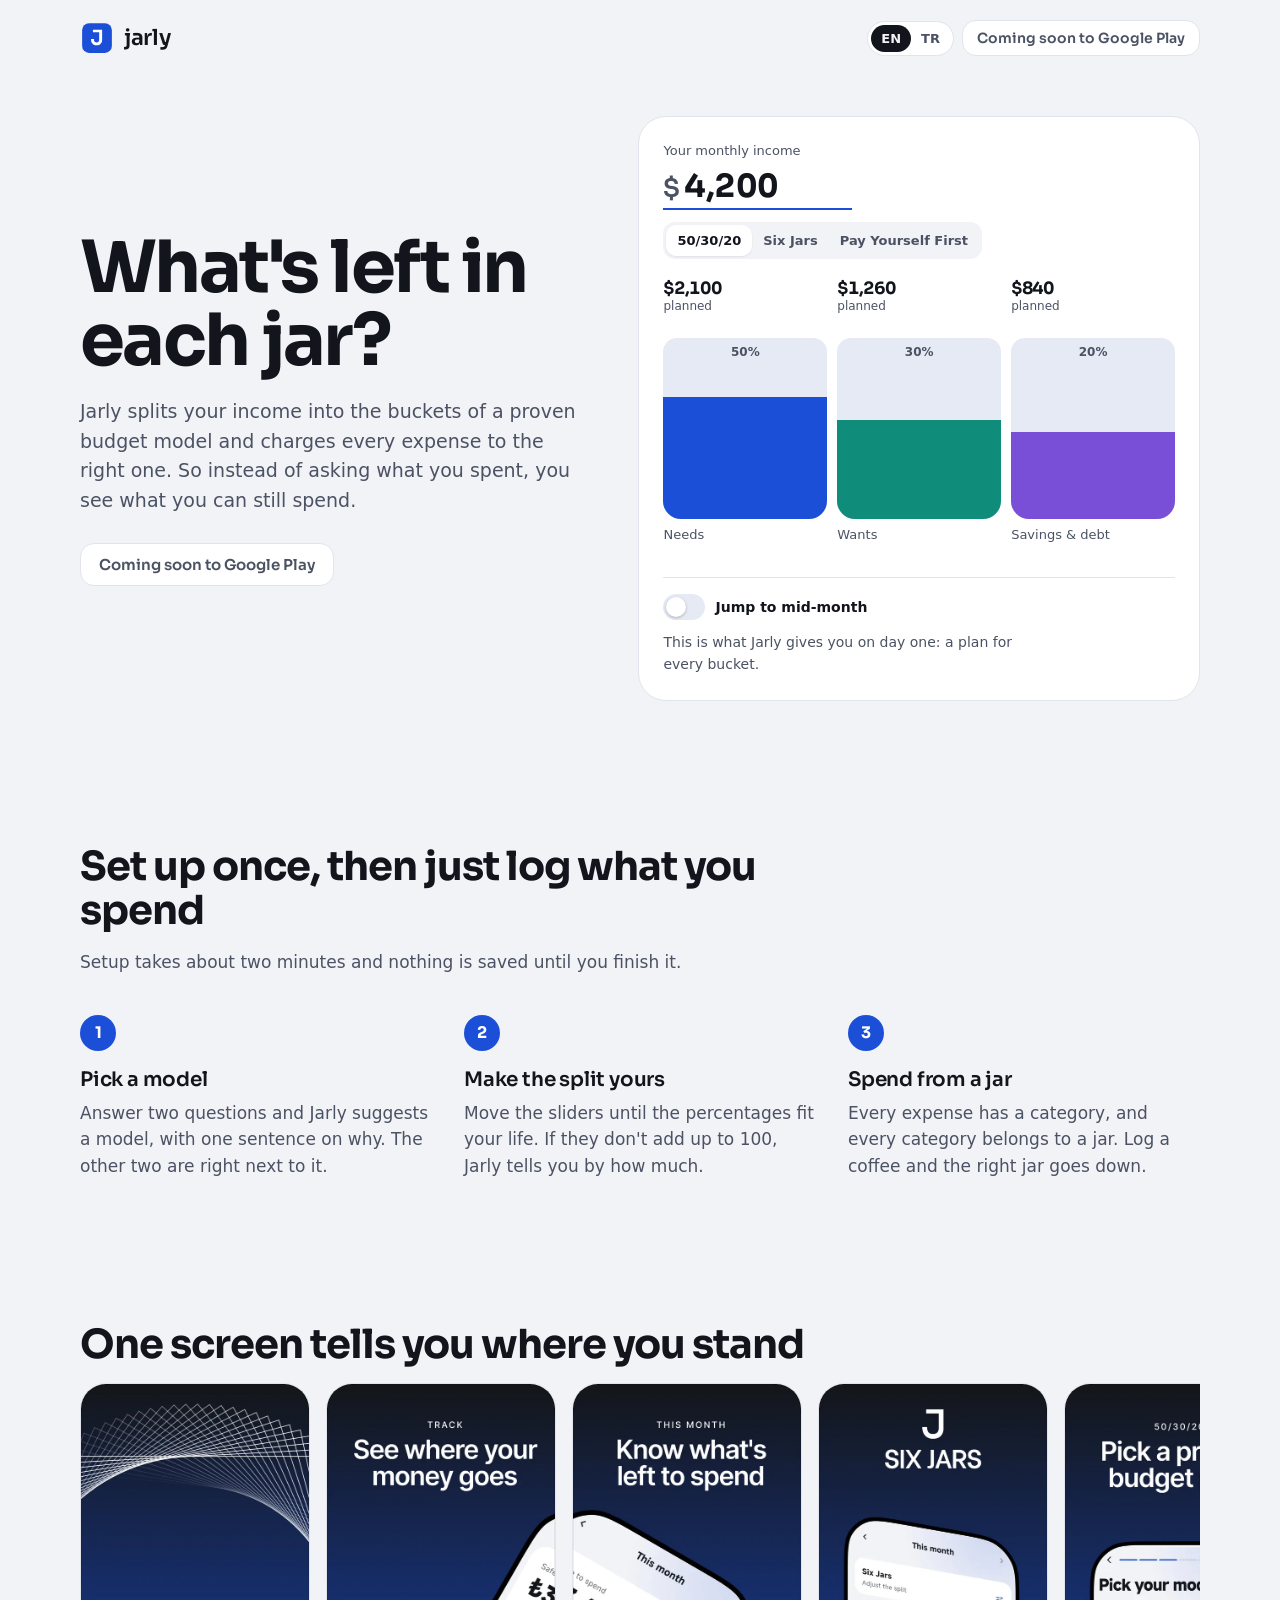
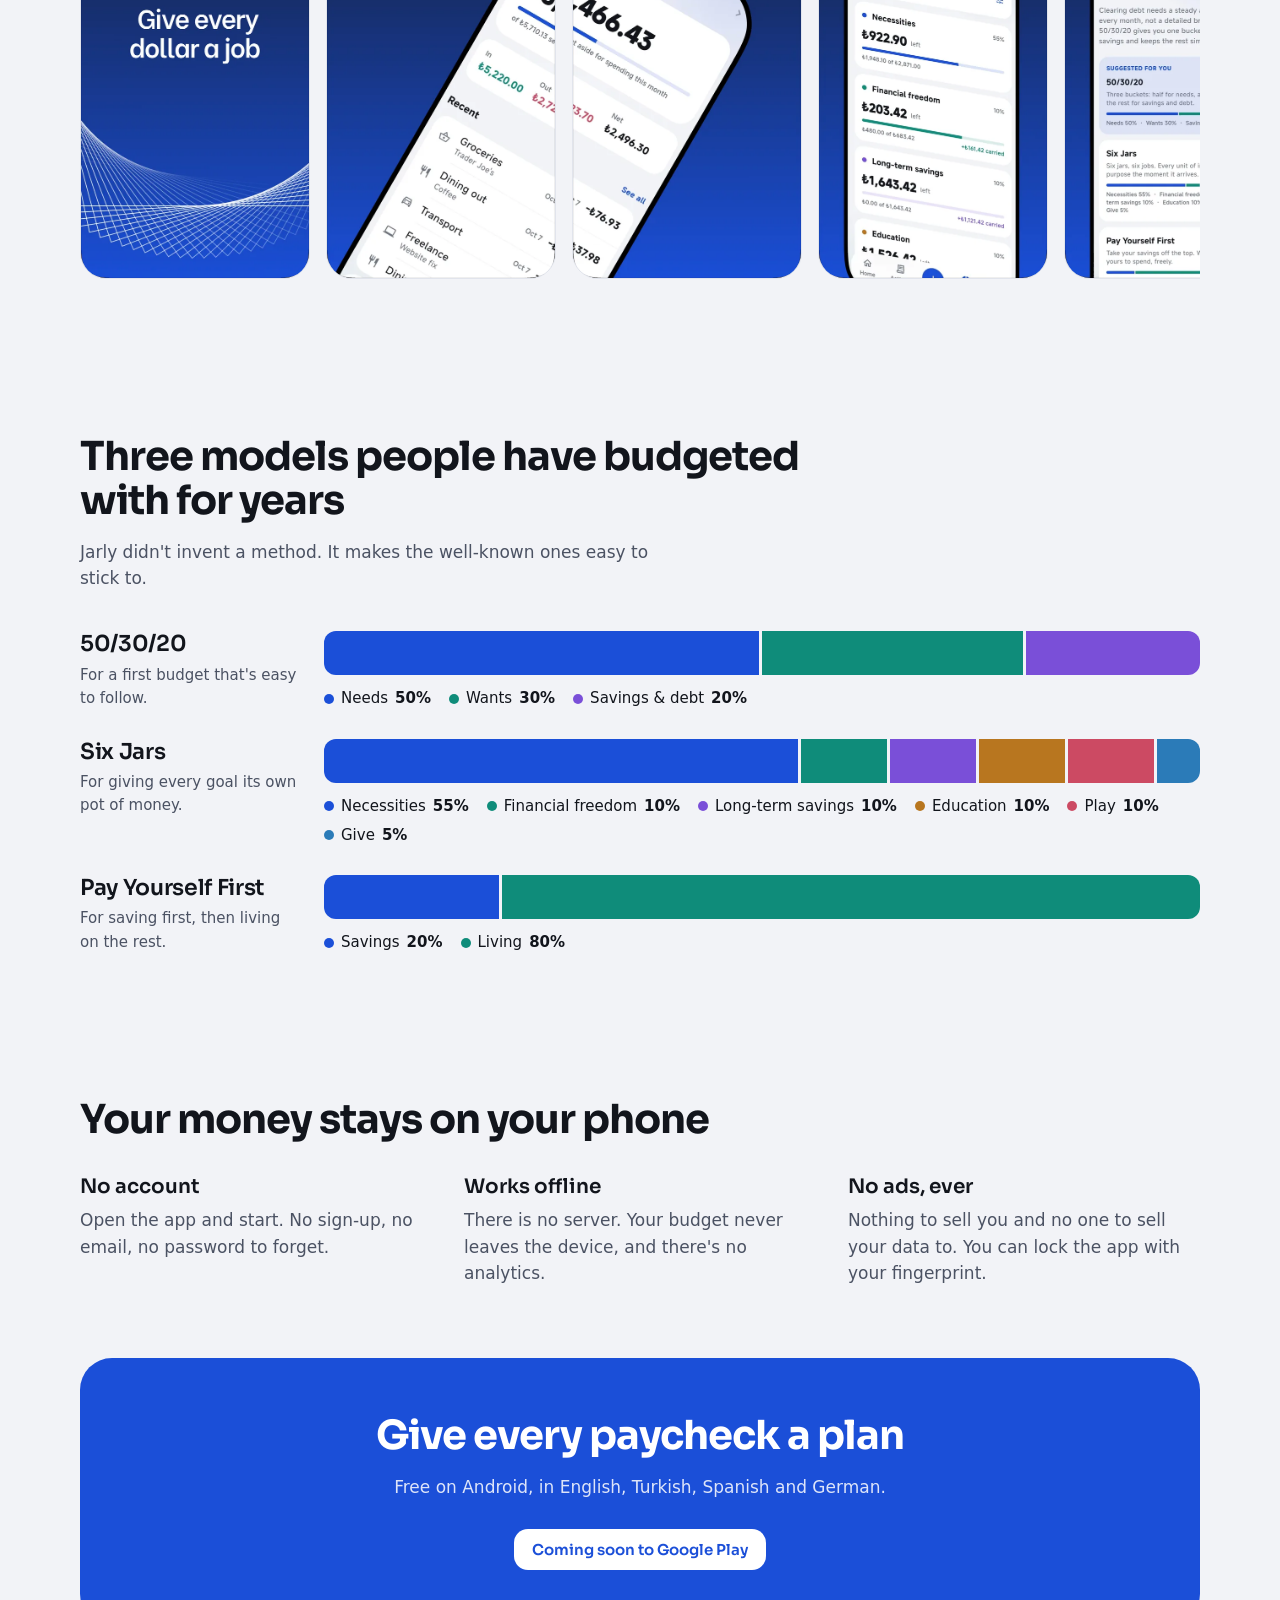
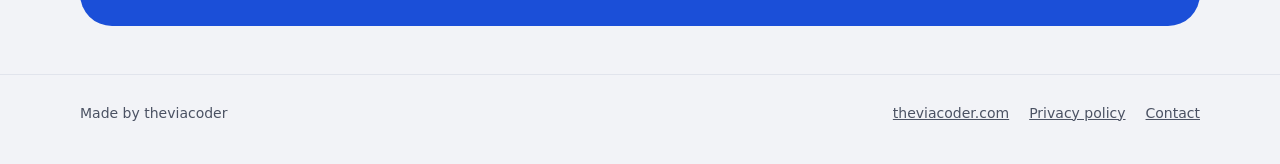
==== jarly/index.html @ 91cf93a0 "Add Jarly product page at /jarly with a live income splitter Co-Authored-By: Claude Opus 5.5 <norepl" ====
<!doctype html>
<html lang="en">
<head>
<meta charset="utf-8" />
<meta name="viewport" content="width=device-width, initial-scale=1" />
<title>Jarly — a budget with a method</title>
<meta name="description" content="Jarly splits your income into the buckets of a proven budget model — 50/30/20, Six Jars or Pay Yourself First — and shows what is left in each one. Offline, no account, no ads." />
<link rel="canonical" href="https://theviacoder.com/jarly/" />
<meta property="og:title" content="Jarly — what's left in each jar?" />
<meta property="og:description" content="A budgeting app that gives you a method, not just a ledger. Offline, no account, no ads." />
<meta property="og:url" content="https://theviacoder.com/jarly/" />
<meta property="og:image" content="https://theviacoder.com/assets/image/jarly/screen-1.webp" />
<meta name="theme-color" content="#1B4FD8" />
<link rel="icon" href="../assets/image/jarly/symbol.svg" type="image/svg+xml" />
<link rel="preconnect" href="https://fonts.googleapis.com" />
<link rel="preconnect" href="https://fonts.gstatic.com" crossorigin />
<link href="https://fonts.googleapis.com/css2?family=Sora:wght@400;600;700&display=swap" rel="stylesheet" />
<style>
:root {
  --blue: #1B4FD8;
  --blue-deep: #12379B;
  --ink: #12151C;
  --ink-2: #4B5263;
  --mist: #F2F3F7;
  --surface: #FFFFFF;
  --line: #E1E4EC;
  --track: #E6EAF5;
  --on-blue: #FFFFFF;
  --j0: #1B4FD8; --j1: #0F8C7A; --j2: #7A4FD8; --j3: #B8761F; --j4: #CC4A63; --j5: #2B7BB8;
  --display: "Sora", system-ui, sans-serif;
  --body: system-ui, -apple-system, "Segoe UI", Roboto, sans-serif;
}
@media (prefers-color-scheme: dark) {
  :root {
    --blue: #6C94FF; --blue-deep: #A9C0FF;
    --ink: #F4F6FA; --ink-2: #9BA3B4;
    --mist: #0B0D12; --surface: #16191F; --line: #262B36; --track: #232833;
    --on-blue: #0B0D12;
    --j0: #6C94FF; --j1: #3FC7B0; --j2: #A98BFF; --j3: #E0A245; --j4: #FF8098; --j5: #5FAEE8;
  }
}
* { box-sizing: border-box; }
html { -webkit-text-size-adjust: 100%; }
body {
  margin: 0; background: var(--mist); color: var(--ink);
  font: 17px/1.55 var(--body);
}
img { max-width: 100%; display: block; }
a { color: inherit; }
:focus-visible { outline: 3px solid var(--blue); outline-offset: 3px; border-radius: 6px; }
.wrap { width: min(1120px, 100% - 32px); margin-inline: auto; }

/* Top bar */
.bar { display: flex; align-items: center; justify-content: space-between; padding: 20px 0; gap: 12px; }
.brand { display: flex; align-items: center; gap: 10px; text-decoration: none; font: 600 22px/1 var(--display); letter-spacing: -0.012em; }
.brand img { width: 34px; height: 34px; }
.bar-right { display: flex; align-items: center; gap: 8px; }
.lang { display: flex; background: var(--surface); border: 1px solid var(--line); border-radius: 999px; padding: 3px; }
.lang button { border: 0; background: none; color: var(--ink-2); font: 600 13px/1 var(--body); padding: 7px 10px; border-radius: 999px; cursor: pointer; }
.lang button[aria-pressed="true"] { background: var(--ink); color: var(--mist); }

.play {
  display: inline-flex; align-items: center; gap: 8px; text-decoration: none;
  background: var(--blue); color: var(--on-blue); font: 600 15px/1 var(--display);
  padding: 13px 18px; border-radius: 14px; white-space: nowrap;
}
.play[aria-disabled="true"] { background: var(--surface); color: var(--ink-2); border: 1px solid var(--line); cursor: default; }
.bar .play { padding: 10px 14px; font-size: 14px; }

/* Hero */
.hero { display: grid; grid-template-columns: 1fr 1.1fr; gap: 48px; align-items: center; padding: 40px 0 72px; }
.hero > * { min-width: 0; }
h1 { font: 700 clamp(40px, 6.4vw, 72px)/1.02 var(--display); letter-spacing: -0.035em; margin: 0 0 20px; }
.lede { font-size: 19px; color: var(--ink-2); max-width: 30em; margin: 0 0 28px; }

/* The splitter — the one bold thing on the page */
.split { background: var(--surface); border-radius: 28px; padding: 24px; border: 1px solid var(--line); }
.split-top { display: flex; flex-wrap: wrap; gap: 12px 16px; align-items: end; justify-content: space-between; margin-bottom: 20px; }
.income label { display: block; font-size: 13px; color: var(--ink-2); margin-bottom: 4px; }
.income-field { display: flex; align-items: baseline; gap: 4px; border-bottom: 2px solid var(--blue); }
.income-field span { font: 600 26px/1 var(--display); color: var(--ink-2); }
.income input {
  width: 7ch; border: 0; background: none; color: var(--ink); padding: 4px 0;
  font: 700 32px/1.1 var(--display); letter-spacing: -0.02em; font-variant-numeric: tabular-nums;
}
.income input:focus { outline: none; }
.models { display: flex; background: var(--mist); border-radius: 12px; padding: 3px; flex-wrap: wrap; }
.models button {
  border: 0; background: none; color: var(--ink-2); cursor: pointer;
  font: 600 13px/1 var(--body); padding: 9px 11px; border-radius: 10px;
}
.models button[aria-pressed="true"] { background: var(--surface); color: var(--ink); box-shadow: 0 1px 2px rgb(0 0 0 / .08); }

.jars { display: flex; gap: 10px; height: 280px; align-items: stretch; }
.jar { flex: 1 1 0; min-width: 0; display: flex; flex-direction: column; gap: 8px; }
.jar-amt { font: 700 17px/1.15 var(--display); letter-spacing: -0.02em; font-variant-numeric: tabular-nums; white-space: nowrap; overflow: hidden; text-overflow: ellipsis; }
.jar-amt small { display: block; font: 400 12px/1.3 var(--body); color: var(--ink-2); letter-spacing: 0; white-space: normal; min-height: 2.6em; }
.jar-glass { position: relative; flex: 1; border-radius: 14px 14px 18px 18px; background: var(--track); overflow: hidden; }
.jar-fill {
  position: absolute; inset: auto 0 0 0; height: 0; background: var(--c);
  transition: height .7s cubic-bezier(.2,.8,.2,1);
}
.jar-pct { position: absolute; top: 8px; left: 0; right: 0; text-align: center; font: 600 12px/1 var(--body); color: var(--ink-2); }
.jar-name { font-size: 13px; line-height: 1.25; color: var(--ink-2); min-height: 2.5em; }
.jars.many .jar-amt { font-size: 14px; }
.split-foot { display: flex; align-items: center; justify-content: space-between; gap: 12px; margin-top: 18px; padding-top: 16px; border-top: 1px solid var(--line); flex-wrap: wrap; }
.split-foot p { margin: 0; font-size: 14px; color: var(--ink-2); max-width: 26em; }
.toggle { display: inline-flex; align-items: center; gap: 10px; cursor: pointer; font: 600 14px/1.2 var(--body); }
.toggle input { appearance: none; width: 42px; height: 26px; border-radius: 999px; background: var(--track); position: relative; cursor: pointer; margin: 0; transition: background .2s; }
.toggle input::after { content: ""; position: absolute; top: 3px; left: 3px; width: 20px; height: 20px; border-radius: 50%; background: var(--surface); box-shadow: 0 1px 3px rgb(0 0 0 / .25); transition: transform .2s; }
.toggle input:checked { background: var(--blue); }
.toggle input:checked::after { transform: translateX(16px); }

/* Sections */
section { padding: 72px 0; }
h2 { font: 700 clamp(28px, 3.6vw, 40px)/1.1 var(--display); letter-spacing: -0.025em; margin: 0 0 16px; max-width: 20em; }
.sub { color: var(--ink-2); max-width: 36em; margin: 0 0 40px; }

.steps { list-style: none; padding: 0; margin: 0; display: grid; grid-template-columns: repeat(3, 1fr); gap: 32px; counter-reset: s; }
.steps li { counter-increment: s; }
.steps li::before { content: counter(s); display: grid; place-items: center; width: 36px; height: 36px; border-radius: 50%; background: var(--blue); color: var(--on-blue); font: 700 16px/1 var(--display); margin-bottom: 16px; }
.steps h3 { font: 600 20px/1.25 var(--display); margin: 0 0 8px; letter-spacing: -0.01em; }
.steps p { margin: 0; color: var(--ink-2); }

.shots { display: flex; gap: 16px; overflow-x: auto; scroll-snap-type: x mandatory; padding-bottom: 12px; }
.shots img { width: 230px; height: auto; flex: none; border-radius: 26px; scroll-snap-align: start; border: 1px solid var(--line); }

.modelrows { display: grid; gap: 28px; }
.mrow { display: grid; grid-template-columns: 220px 1fr; gap: 24px; align-items: start; }
.mrow h3 { font: 600 22px/1.2 var(--display); margin: 0 0 6px; letter-spacing: -0.015em; }
.mrow .who { margin: 0; color: var(--ink-2); font-size: 15px; }
.stack { display: flex; height: 44px; border-radius: 12px; overflow: hidden; gap: 3px; }
.stack span { background: var(--c); }
.keys { display: flex; flex-wrap: wrap; gap: 6px 18px; margin: 12px 0 0; padding: 0; list-style: none; font-size: 15px; }
.keys li { display: flex; align-items: center; gap: 7px; }
.keys li::before { content: ""; width: 10px; height: 10px; border-radius: 50%; background: var(--c); }
.keys b { font-weight: 600; font-variant-numeric: tabular-nums; }

.promise { margin-top: 32px; display: grid; grid-template-columns: repeat(3, 1fr); gap: 32px; }
.promise h3 { font: 600 20px/1.25 var(--display); margin: 0 0 8px; }
.promise p { margin: 0; color: var(--ink-2); }

.end { background: var(--blue); color: var(--on-blue); border-radius: 32px; padding: 56px 40px; text-align: center; margin-bottom: 48px; }
.end h2 { margin-inline: auto; }
.end p { margin: 0 auto 28px; max-width: 30em; opacity: .85; }
.end .play { background: var(--on-blue); color: var(--blue); }
.end .play[aria-disabled="true"] { border: 0; }

footer { border-top: 1px solid var(--line); padding: 28px 0 40px; font-size: 14px; color: var(--ink-2); }
footer .wrap { display: flex; flex-wrap: wrap; gap: 12px 24px; justify-content: space-between; }
footer nav { display: flex; flex-wrap: wrap; gap: 8px 20px; }

@media (max-width: 880px) {
  .hero { grid-template-columns: 1fr; gap: 32px; padding-top: 16px; }
  .steps, .promise { grid-template-columns: 1fr; gap: 28px; }
  .mrow { grid-template-columns: 1fr; gap: 12px; }
  section { padding: 56px 0; }
}
@media (max-width: 520px) {
  .bar .play { display: none; }
  .split { padding: 18px; border-radius: 22px; }
  .jars { gap: 6px; height: 240px; }
  .jars.many .jar-amt { font-size: 12px; }
  .jars.many .jar-amt small { display: none; }
  .jar-name { font-size: 11.5px; }
  .shots img { width: 200px; }
  .end { padding: 44px 22px; }
}
@media (prefers-reduced-motion: reduce) {
  .jar-fill, .toggle input, .toggle input::after { transition: none; }
}
</style>
</head>
<body>
<div class="wrap">
  <header class="bar">
    <a class="brand" href="./"><img src="../assets/image/jarly/symbol.svg" alt="" />jarly</a>
    <div class="bar-right">
      <div class="lang" role="group" aria-label="Language">
        <button type="button" data-lang="en" aria-pressed="true">EN</button>
        <button type="button" data-lang="tr" aria-pressed="false">TR</button>
      </div>
      <a class="play" data-play href="#"></a>
    </div>
  </header>

  <main>
    <div class="hero">
      <div>
        <h1 data-i18n="hero.title">What's left in each jar?</h1>
        <p class="lede" data-i18n="hero.lede">Jarly splits your income into the buckets of a proven budget model and charges every expense to the right one. So instead of asking what you spent, you see what you can still spend.</p>
        <a class="play" data-play href="#"></a>
      </div>

      <div class="split" aria-label="Try the split">
        <div class="split-top">
          <div class="income">
            <label for="income" data-i18n="split.income">Your monthly income</label>
            <div class="income-field"><span data-cur>$</span><input id="income" inputmode="numeric" autocomplete="off" value="4,200" /></div>
          </div>
          <div class="models" role="group" aria-label="Budget model">
            <button type="button" data-model="0" aria-pressed="true">50/30/20</button>
            <button type="button" data-model="1" aria-pressed="false" data-i18n="m1.name">Six Jars</button>
            <button type="button" data-model="2" aria-pressed="false" data-i18n="m2.name">Pay Yourself First</button>
          </div>
        </div>
        <div class="jars" id="jars" aria-live="polite"></div>
        <div class="split-foot">
          <label class="toggle"><input type="checkbox" id="mid" /> <span data-i18n="split.mid">Jump to mid-month</span></label>
          <p id="split-note" data-i18n="split.note">This is what Jarly gives you on day one: a plan for every bucket.</p>
        </div>
      </div>
    </div>

    <section>
      <h2 data-i18n="how.title">Set up once, then just log what you spend</h2>
      <p class="sub" data-i18n="how.sub">Setup takes about two minutes and nothing is saved until you finish it.</p>
      <ol class="steps">
        <li><h3 data-i18n="how.1.t">Pick a model</h3><p data-i18n="how.1.p">Answer two questions and Jarly suggests a model, with one sentence on why. The other two are right next to it.</p></li>
        <li><h3 data-i18n="how.2.t">Make the split yours</h3><p data-i18n="how.2.p">Move the sliders until the percentages fit your life. If they don't add up to 100, Jarly tells you by how much.</p></li>
        <li><h3 data-i18n="how.3.t">Spend from a jar</h3><p data-i18n="how.3.p">Every expense has a category, and every category belongs to a jar. Log a coffee and the right jar goes down.</p></li>
      </ol>
    </section>

    <section aria-label="Screens">
      <h2 data-i18n="shots.title">One screen tells you where you stand</h2>
      <div class="shots">
        <img src="../assets/image/jarly/screen-1.webp" width="540" height="1169" loading="lazy" decoding="async" alt="Jarly: Give every dollar a job" />
        <img src="../assets/image/jarly/screen-2.webp" width="540" height="1169" loading="lazy" decoding="async" alt="Jarly: see where your money goes" />
        <img src="../assets/image/jarly/screen-3.webp" width="540" height="1169" loading="lazy" decoding="async" alt="Jarly: know what's left to spend this month" />
        <img src="../assets/image/jarly/screen-4.webp" width="540" height="1169" loading="lazy" decoding="async" alt="Jarly: Six Jars buckets" />
        <img src="../assets/image/jarly/screen-5.webp" width="540" height="1169" loading="lazy" decoding="async" alt="Jarly: pick a proven budget plan" />
        <img src="../assets/image/jarly/screen-6.webp" width="540" height="1169" loading="lazy" decoding="async" alt="Jarly: make the split your own" />
      </div>
    </section>

    <section>
      <h2 data-i18n="models.title">Three models people have budgeted with for years</h2>
      <p class="sub" data-i18n="models.sub">Jarly didn't invent a method. It makes the well-known ones easy to stick to.</p>
      <div class="modelrows" id="modelrows"></div>
    </section>

    <section>
      <h2 data-i18n="promise.title">Your money stays on your phone</h2>
      <div class="promise">
        <div><h3 data-i18n="p1.t">No account</h3><p data-i18n="p1.p">Open the app and start. No sign-up, no email, no password to forget.</p></div>
        <div><h3 data-i18n="p2.t">Works offline</h3><p data-i18n="p2.p">There is no server. Your budget never leaves the device, and there's no analytics.</p></div>
        <div><h3 data-i18n="p3.t">No ads, ever</h3><p data-i18n="p3.p">Nothing to sell you and no one to sell your data to. You can lock the app with your fingerprint.</p></div>
      </div>
    </section>

    <div class="end">
      <h2 data-i18n="end.title">Give every paycheck a plan</h2>
      <p data-i18n="end.p">Free on Android, in English, Turkish, Spanish and German.</p>
      <a class="play" data-play href="#"></a>
    </div>
  </main>
</div>

<footer>
  <div class="wrap">
    <span data-i18n="foot.by">Made by theviacoder</span>
    <nav>
      <a href="../" data-i18n="foot.home">theviacoder.com</a>
      <a href="https://kaanoztrrk.github.io/jarly-privacy/" data-i18n="foot.privacy">Privacy policy</a>
      <a href="mailto:kaanoztrrk411@gmail.com" data-i18n="foot.contact">Contact</a>
    </nav>
  </div>
</footer>

<script>
// Flip to true once Jarly is live on Google Play.
const LIVE = false;
const PLAY_URL = "https://play.google.com/store/apps/details?id=com.theviacoder.jarly";

const MODELS = [
  { name: "50/30/20", who: { en: "For a first budget that's easy to follow.", tr: "Takip etmesi kolay ilk bütçe için." },
    jars: [[50, "Needs", "İhtiyaç"], [30, "Wants", "İstek"], [20, "Savings & debt", "Tasarruf ve borç"]] },
  { name: "Six Jars", tr: "6 Kavanoz", who: { en: "For giving every goal its own pot of money.", tr: "Her hedefe ayrı bir para kabı açmak için." },
    jars: [[55, "Necessities", "Zorunlu"], [10, "Financial freedom", "Finansal özgürlük"], [10, "Long-term savings", "Uzun vade"], [10, "Education", "Eğitim"], [10, "Play", "Eğlence"], [5, "Give", "Bağış"]] },
  { name: "Pay Yourself First", tr: "Önce Kendine Öde", who: { en: "For saving first, then living on the rest.", tr: "Önce biriktirip kalanla yaşamak için." },
    jars: [[20, "Savings", "Tasarruf"], [80, "Living", "Yaşam"]] },
];
// Share of each jar already spent by mid-month, by position.
const SPENT = [0.58, 0.41, 0.12, 0.3, 0.72, 0.2];

const TR = {
  "hero.title": "Hangi kavanozda ne kaldı?",
  "hero.lede": "Jarly gelirini denenmiş bir bütçe modelinin kovalarına böler ve her harcamayı doğru kovadan düşer. Böylece ne harcadığını değil, daha ne kadar harcayabileceğini görürsün.",
  "split.income": "Aylık gelirin",
  "m1.name": "6 Kavanoz",
  "m2.name": "Önce Kendine Öde",
  "split.mid": "Ayın ortasına geç",
  "split.note": "Jarly'nin ilk gün verdiği şey bu: her kova için bir plan.",
  "split.note.mid": "Ayın ortası. Kavanozlar harcadıkça azalıyor, büyük rakam her zaman kalan.",
  "how.title": "Bir kez kur, sonra sadece harcadığını gir",
  "how.sub": "Kurulum yaklaşık iki dakika sürüyor ve bitirene kadar hiçbir şey kaydedilmiyor.",
  "how.1.t": "Bir model seç",
  "how.1.p": "İki soruya cevap ver, Jarly sana bir model önersin ve nedenini bir cümleyle anlatsın. Diğer ikisi hemen yanında.",
  "how.2.t": "Oranları kendine göre ayarla",
  "how.2.p": "Yüzdeler hayatına uyana kadar kaydırıcıları oynat. Toplam 100 etmiyorsa Jarly kaç puan eksik ya da fazla olduğunu söyler.",
  "how.3.t": "Kavanozdan harca",
  "how.3.p": "Her harcamanın bir kategorisi, her kategorinin bir kavanozu var. Bir kahve gir, doğru kavanoz azalsın.",
  "shots.title": "Tek ekran nerede durduğunu söyler",
  "models.title": "İnsanların yıllardır kullandığı üç bütçe modeli",
  "models.sub": "Jarly yeni bir yöntem icat etmedi. Bilinenlere sadık kalmayı kolaylaştırıyor.",
  "promise.title": "Paran telefonunda kalır",
  "p1.t": "Hesap yok", "p1.p": "Uygulamayı aç ve başla. Kayıt yok, e-posta yok, unutulacak şifre yok.",
  "p2.t": "Çevrimdışı çalışır", "p2.p": "Sunucu yok. Bütçen cihazdan hiç çıkmaz, analitik de yok.",
  "p3.t": "Reklam yok, hiçbir zaman", "p3.p": "Sana satacak bir şey ya da verini satacak biri yok. Uygulamayı parmak izinle kilitleyebilirsin.",
  "end.title": "Her maaşa bir plan ver",
  "end.p": "Android'de ücretsiz; Türkçe, İngilizce, İspanyolca ve Almanca.",
  "foot.by": "theviacoder yapımı",
  "foot.privacy": "Gizlilik politikası",
  "foot.contact": "İletişim",
};
const EN_NOTE_MID = "Mid-month. Jars go down as you spend, and the big number is always what's left.";

const root = document.documentElement;
const $ = (s, el = document) => el.querySelector(s);
const $$ = (s, el = document) => [...el.querySelectorAll(s)];
let lang = "en";
try { lang = localStorage.getItem("lang") === "tr" ? "tr" : (localStorage.getItem("lang") ? "en" : (navigator.language || "").startsWith("tr") ? "tr" : "en"); } catch (e) {}
let model = 0;
let mid = false;

const EN = {};
$$("[data-i18n]").forEach((el) => { EN[el.dataset.i18n] = el.textContent; });

const money = (n) => new Intl.NumberFormat(lang === "tr" ? "tr-TR" : "en-US", {
  style: "currency", currency: lang === "tr" ? "TRY" : "USD", maximumFractionDigits: 0,
}).format(n);
const compact = (n) => new Intl.NumberFormat(lang === "tr" ? "tr-TR" : "en-US", {
  style: "currency", currency: lang === "tr" ? "TRY" : "USD", notation: "compact", maximumFractionDigits: 1,
}).format(n);
const parseIncome =() => Number($("#income").value.replace(/[^\d]/g, "")) || 0;
const formatInput = (n) => new Intl.NumberFormat(lang === "tr" ? "tr-TR" : "en-US").format(n);

function renderJars() {
  const income = parseIncome();
  const m = MODELS[model];
  const box = $("#jars");
  box.classList.toggle("many", m.jars.length > 3);
  if (box.children.length !== m.jars.length) {
    box.innerHTML = m.jars.map((_, i) => `
      <div class="jar" style="--c:var(--j${i})">
        <div class="jar-amt"></div>
        <div class="jar-glass"><div class="jar-fill"></div><span class="jar-pct"></span></div>
        <div class="jar-name"></div>
      </div>`).join("");
    void box.offsetHeight; // let the empty jars paint so the fill animates
  }
  m.jars.forEach(([pct, en, tr], i) => {
    const el = box.children[i];
    const plan = Math.round(income * pct / 100);
    const left = mid ? Math.round(plan * (1 - SPENT[i])) : plan;
    const tail = mid ? (lang === "tr" ? `kaldı · ${money(plan)} içinden` : `left of ${money(plan)}`)
                     : (lang === "tr" ? "planlandı" : "planned");
    const tight = m.jars.length > 3 && innerWidth <= 520;
    $(".jar-amt", el).innerHTML = `${tight ? compact(left) : money(left)}<small>${tail}</small>`;
    $(".jar-fill", el).style.height = (mid ? (1 - SPENT[i]) * 100 : 100) * (0.35 + pct / 100 * 0.65) + "%";
    $(".jar-pct", el).textContent = pct + "%";
    $(".jar-name", el).textContent = lang === "tr" ? tr : en;
  });
  $("#split-note").textContent = mid ? (lang === "tr" ? TR["split.note.mid"] : EN_NOTE_MID)
                                     : (lang === "tr" ? TR["split.note"] : EN["split.note"]);
}

function renderModels() {
  $("#modelrows").innerHTML = MODELS.map((m) => `
    <div class="mrow">
      <div><h3>${lang === "tr" && m.tr ? m.tr : m.name}</h3><p class="who">${m.who[lang]}</p></div>
      <div>
        <div class="stack" aria-hidden="true">${m.jars.map(([p], i) => `<span style="flex:${p};--c:var(--j${i})"></span>`).join("")}</div>
        <ul class="keys">${m.jars.map(([p, en, tr], i) => `<li style="--c:var(--j${i})">${lang === "tr" ? tr : en} <b>${p}%</b></li>`).join("")}</ul>
      </div>
    </div>`).join("");
}

function renderPlay() {
  $$("[data-play]").forEach((a) => {
    if (LIVE) {
      a.href = PLAY_URL; a.rel = "noopener"; a.removeAttribute("aria-disabled");
      a.textContent = lang === "tr" ? "Google Play'den indir" : "Get it on Google Play";
    } else {
      a.removeAttribute("href"); a.setAttribute("aria-disabled", "true");
      a.textContent = lang === "tr" ? "Yakında Google Play'de" : "Coming soon to Google Play";
    }
  });
}

function applyLang() {
  root.lang = lang;
  $$("[data-i18n]").forEach((el) => {
    const k = el.dataset.i18n;
    el.textContent = lang === "tr" && TR[k] ? TR[k] : EN[k];
  });
  $$("[data-lang]").forEach((b) => b.setAttribute("aria-pressed", b.dataset.lang === lang));
  $("[data-cur]").textContent = lang === "tr" ? "₺" : "$";
  if (!applyLang.done) applyLang.done = true;
  else $("#income").value = formatInput(lang === "tr" ? 60000 : 4200);
  renderPlay(); renderModels(); renderJars();
}

$$("[data-lang]").forEach((b) => b.addEventListener("click", () => {
  lang = b.dataset.lang;
  try { localStorage.setItem("lang", lang); } catch (e) {}
  applyLang();
}));
$$("[data-model]").forEach((b) => b.addEventListener("click", () => {
  model = +b.dataset.model;
  $$("[data-model]").forEach((x) => x.setAttribute("aria-pressed", x === b));
  renderJars();
}));
$("#mid").addEventListener("change", (e) => { mid = e.target.checked; renderJars(); });
$("#income").addEventListener("input", (e) => {
  const n = Math.min(parseIncome(), 99999999);
  e.target.value = n ? formatInput(n) : "";
  renderJars();
});

if (lang === "tr") $("#income").value = formatInput(60000);
applyLang();
</script>
</body>
</html>
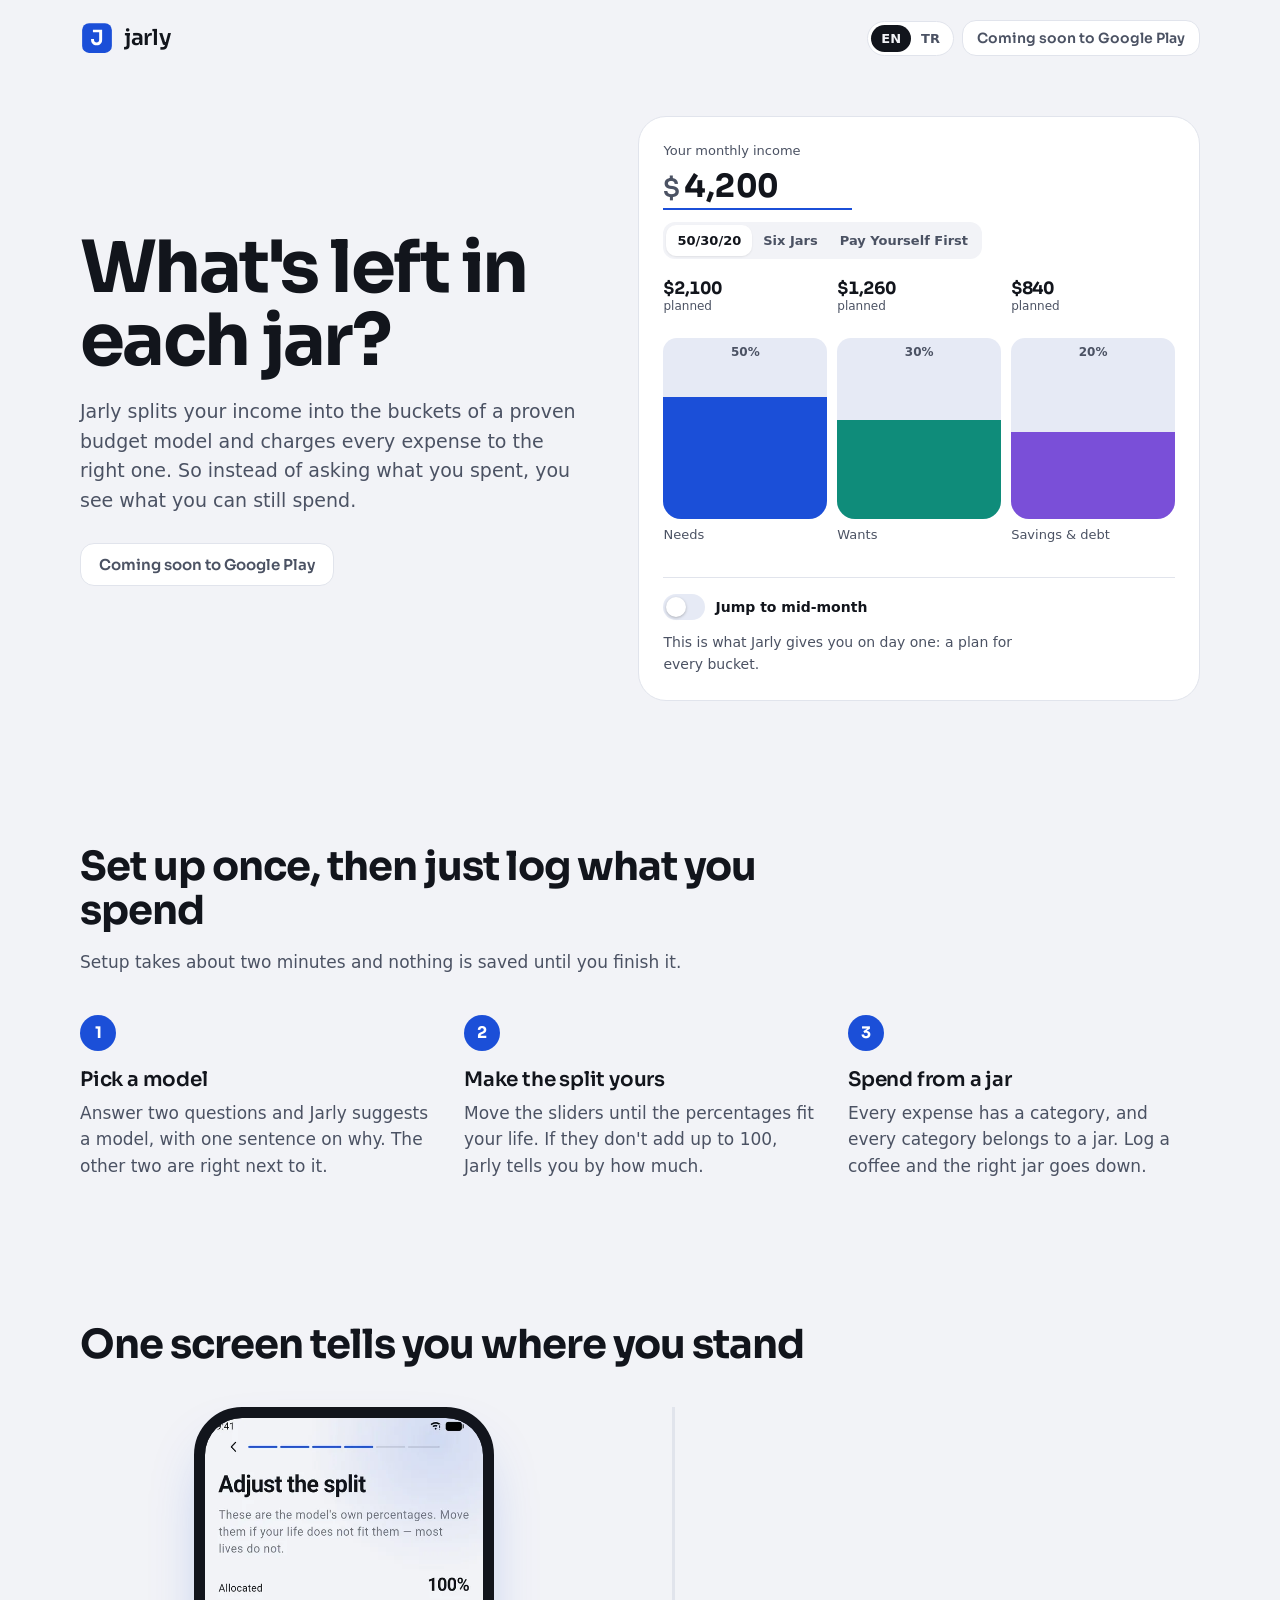
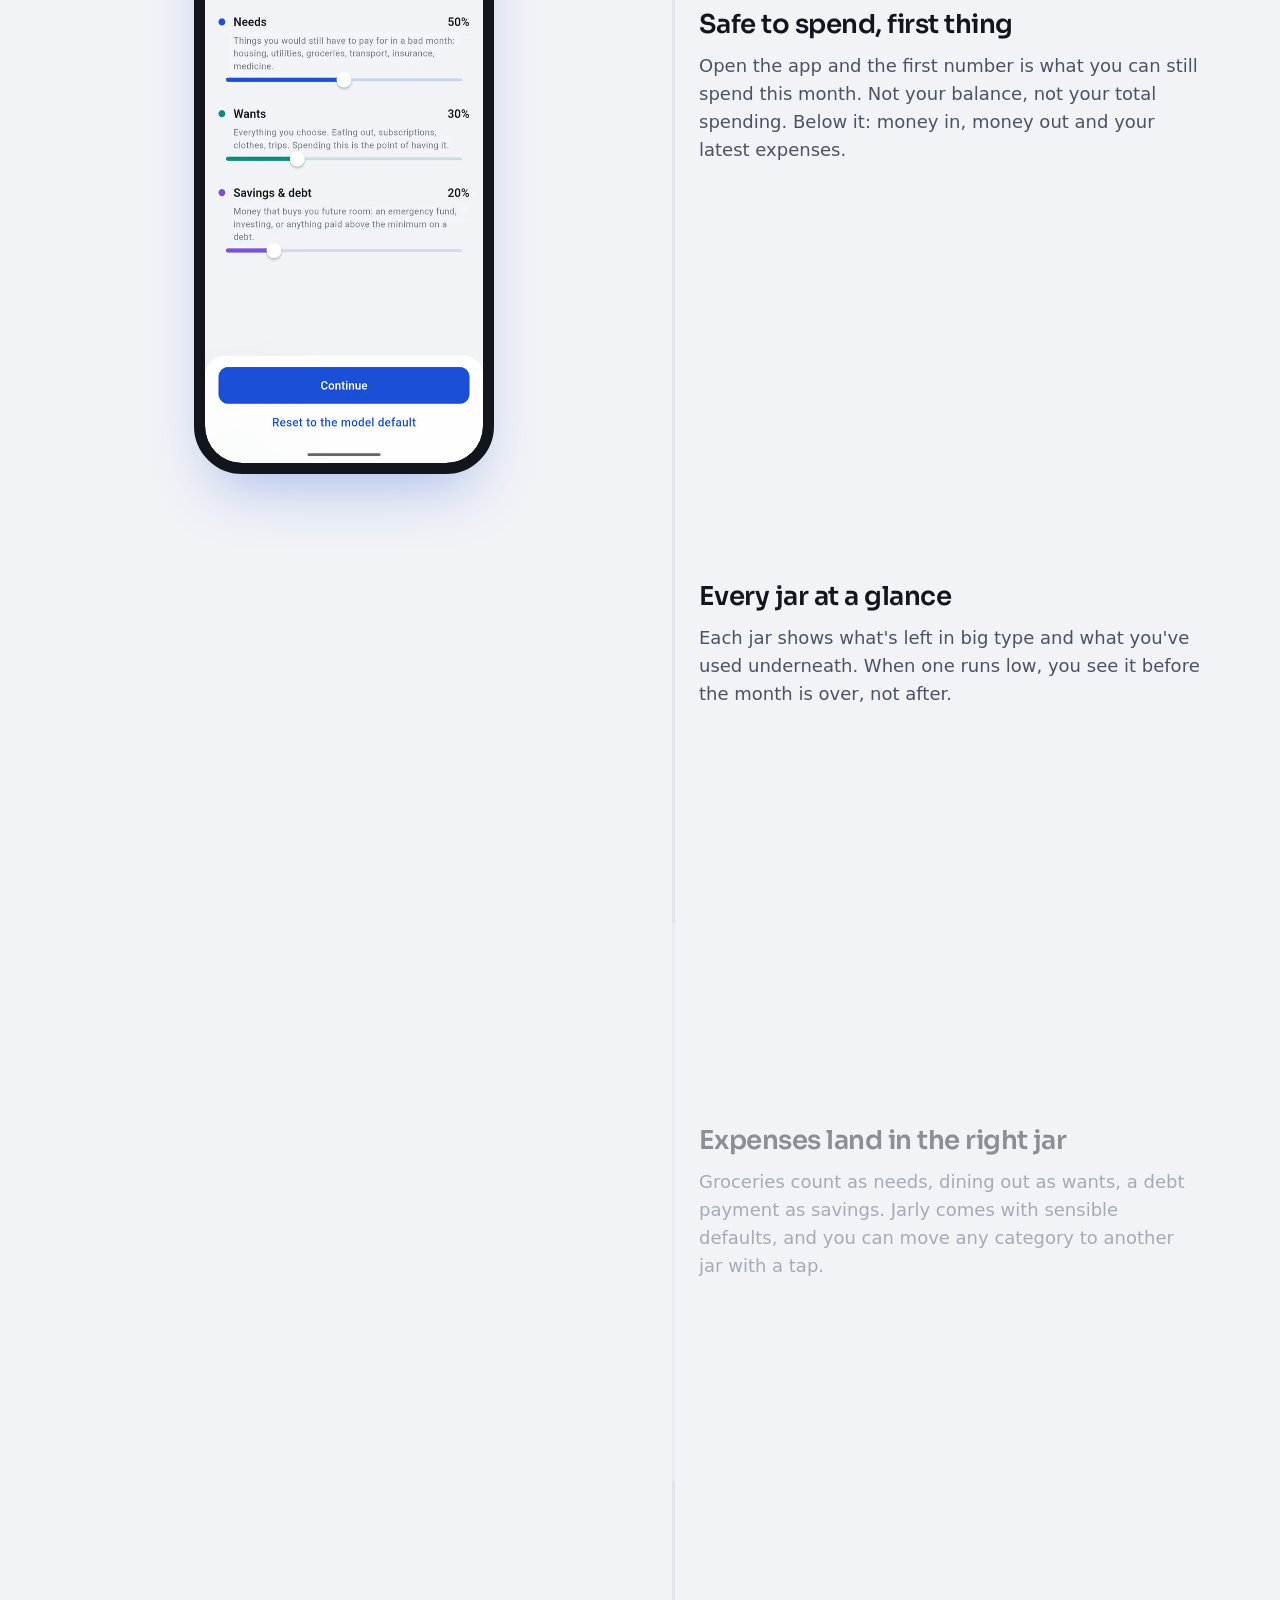
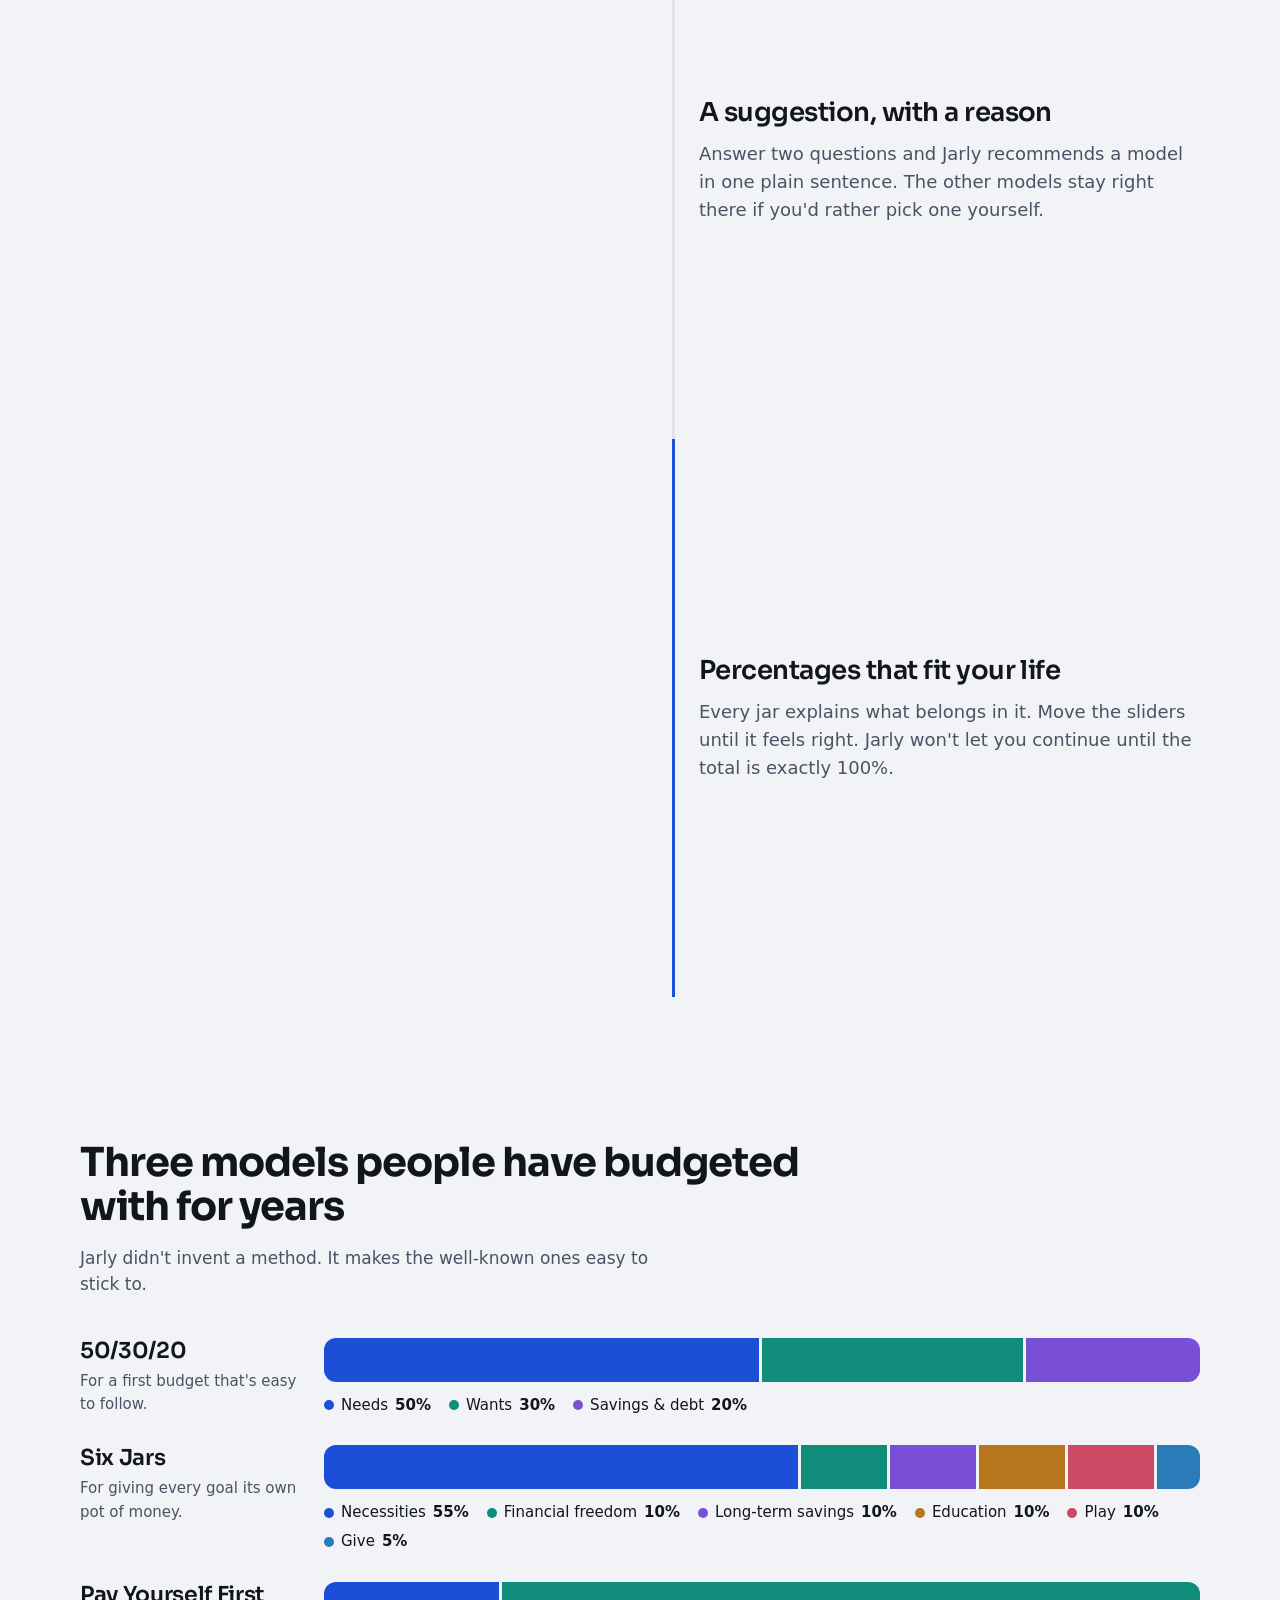
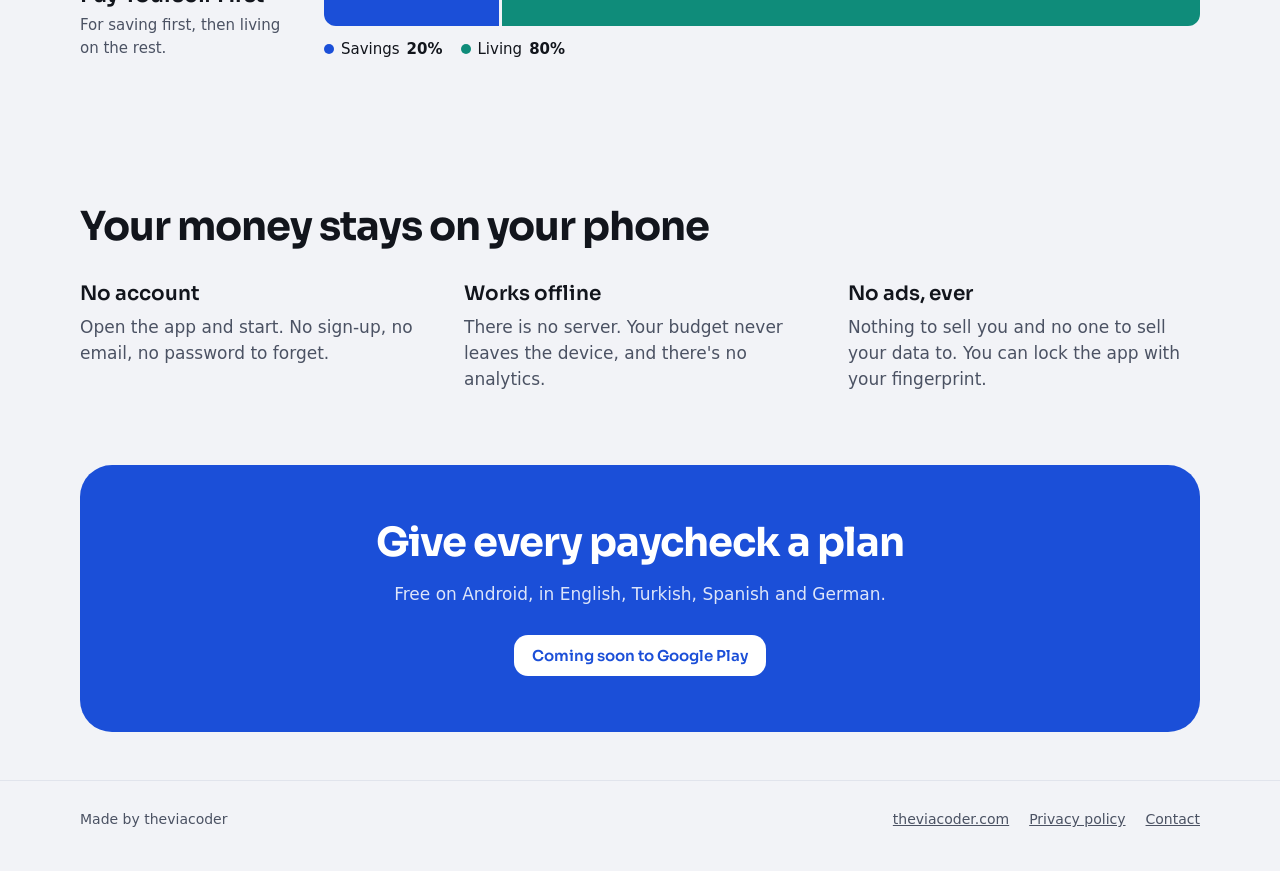
==== commit 077295a7: "Jarly page: replace the screenshot strip with a phone tour of real screens Co-Authored-By: Claude Op" ====
--- a/jarly/index.html
+++ b/jarly/index.html
@@ -26,6 +26,7 @@
   --line: #E1E4EC;
   --track: #E6EAF5;
   --on-blue: #FFFFFF;
+  --bezel: #12151C;
   --j0: #1B4FD8; --j1: #0F8C7A; --j2: #7A4FD8; --j3: #B8761F; --j4: #CC4A63; --j5: #2B7BB8;
   --display: "Sora", system-ui, sans-serif;
   --body: system-ui, -apple-system, "Segoe UI", Roboto, sans-serif;
@@ -36,6 +37,7 @@
     --ink: #F4F6FA; --ink-2: #9BA3B4;
     --mist: #0B0D12; --surface: #16191F; --line: #262B36; --track: #232833;
     --on-blue: #0B0D12;
+    --bezel: #2A2F3A;
     --j0: #6C94FF; --j1: #3FC7B0; --j2: #A98BFF; --j3: #E0A245; --j4: #FF8098; --j5: #5FAEE8;
   }
 }
@@ -122,8 +124,27 @@
 .steps h3 { font: 600 20px/1.25 var(--display); margin: 0 0 8px; letter-spacing: -0.01em; }
 .steps p { margin: 0; color: var(--ink-2); }
 
-.shots { display: flex; gap: 16px; overflow-x: auto; scroll-snap-type: x mandatory; padding-bottom: 12px; }
-.shots img { width: 230px; height: auto; flex: none; border-radius: 26px; scroll-snap-align: start; border: 1px solid var(--line); }
+/* Screen tour: a phone that changes with the text beside it */
+.tour { display: grid; grid-template-columns: 1fr 1fr; gap: 64px; margin-top: 40px; }
+.tour-phone { position: sticky; top: max(24px, calc(50vh - 330px)); align-self: start; display: flex; justify-content: center; }
+.phone {
+  position: relative; width: 300px; aspect-ratio: 540 / 1200;
+  border: 11px solid var(--bezel); border-radius: 48px; background: var(--bezel);
+  box-shadow: 0 30px 60px -20px rgb(27 79 216 / .35);
+  overflow: hidden;
+}
+.phone img { position: absolute; inset: 0; width: 100%; height: 100%; border-radius: 37px; opacity: 0; transition: opacity .35s ease; }
+.phone img.on { opacity: 1; }
+.tour-steps { display: flex; flex-direction: column; }
+.tour-step {
+  all: unset; box-sizing: border-box; cursor: pointer; display: flex; flex-direction: column; justify-content: center;
+  min-height: 62vh; padding: 0 0 0 24px; border-left: 3px solid var(--line);
+  transition: border-color .3s, opacity .3s; opacity: .45;
+}
+.tour-step[aria-pressed="true"] { opacity: 1; border-left-color: var(--blue); }
+.tour-step:focus-visible { outline: 3px solid var(--blue); outline-offset: 4px; }
+.tour-step h3 { font: 600 26px/1.2 var(--display); letter-spacing: -0.02em; margin: 0 0 12px; color: var(--ink); }
+.tour-step p { margin: 0; color: var(--ink-2); font-size: 18px; max-width: 28em; }
 
 .modelrows { display: grid; gap: 28px; }
 .mrow { display: grid; grid-template-columns: 220px 1fr; gap: 24px; align-items: start; }
@@ -154,6 +175,12 @@
   .hero { grid-template-columns: 1fr; gap: 32px; padding-top: 16px; }
   .steps, .promise { grid-template-columns: 1fr; gap: 28px; }
   .mrow { grid-template-columns: 1fr; gap: 12px; }
+  .tour { grid-template-columns: 1fr; gap: 28px; margin-top: 28px; }
+  .tour-phone { position: static; }
+  .tour-step { min-height: 0; padding: 16px 0 16px 18px; }
+  .tour-step h3 { font-size: 20px; margin-bottom: 6px; }
+  .tour-step p { font-size: 16px; }
+  .tour-step[aria-pressed="false"] p { display: none; }
   section { padding: 56px 0; }
 }
 @media (max-width: 520px) {
@@ -163,11 +190,12 @@
   .jars.many .jar-amt { font-size: 12px; }
   .jars.many .jar-amt small { display: none; }
   .jar-name { font-size: 11.5px; }
-  .shots img { width: 200px; }
+  .phone { width: 250px; border-width: 9px; border-radius: 40px; }
+  .phone img { border-radius: 31px; }
   .end { padding: 44px 22px; }
 }
 @media (prefers-reduced-motion: reduce) {
-  .jar-fill, .toggle input, .toggle input::after { transition: none; }
+  .jar-fill, .toggle input, .toggle input::after, .phone img, .tour-step { transition: none; }
 }
 </style>
 </head>
@@ -222,15 +250,40 @@
       </ol>
     </section>
 
-    <section aria-label="Screens">
+    <section>
       <h2 data-i18n="shots.title">One screen tells you where you stand</h2>
-      <div class="shots">
-        <img src="../assets/image/jarly/screen-1.webp" width="540" height="1169" loading="lazy" decoding="async" alt="Jarly: Give every dollar a job" />
-        <img src="../assets/image/jarly/screen-2.webp" width="540" height="1169" loading="lazy" decoding="async" alt="Jarly: see where your money goes" />
-        <img src="../assets/image/jarly/screen-3.webp" width="540" height="1169" loading="lazy" decoding="async" alt="Jarly: know what's left to spend this month" />
-        <img src="../assets/image/jarly/screen-4.webp" width="540" height="1169" loading="lazy" decoding="async" alt="Jarly: Six Jars buckets" />
-        <img src="../assets/image/jarly/screen-5.webp" width="540" height="1169" loading="lazy" decoding="async" alt="Jarly: pick a proven budget plan" />
-        <img src="../assets/image/jarly/screen-6.webp" width="540" height="1169" loading="lazy" decoding="async" alt="Jarly: make the split your own" />
+      <div class="tour">
+        <div class="tour-phone">
+          <div class="phone" aria-hidden="true">
+            <img class="on" src="../assets/image/jarly/app-home.webp" width="540" height="1200" decoding="async" alt="" />
+            <img src="../assets/image/jarly/app-jars.webp" width="540" height="1200" loading="lazy" decoding="async" alt="" />
+            <img src="../assets/image/jarly/app-categories.webp" width="540" height="1200" loading="lazy" decoding="async" alt="" />
+            <img src="../assets/image/jarly/app-models.webp" width="540" height="1200" loading="lazy" decoding="async" alt="" />
+            <img src="../assets/image/jarly/app-split.webp" width="540" height="1200" loading="lazy" decoding="async" alt="" />
+          </div>
+        </div>
+        <div class="tour-steps">
+          <button type="button" class="tour-step" aria-pressed="true">
+            <h3 data-i18n="t1.t">Safe to spend, first thing</h3>
+            <p data-i18n="t1.p">Open the app and the first number is what you can still spend this month. Not your balance, not your total spending. Below it: money in, money out and your latest expenses.</p>
+          </button>
+          <button type="button" class="tour-step" aria-pressed="false">
+            <h3 data-i18n="t2.t">Every jar at a glance</h3>
+            <p data-i18n="t2.p">Each jar shows what's left in big type and what you've used underneath. When one runs low, you see it before the month is over, not after.</p>
+          </button>
+          <button type="button" class="tour-step" aria-pressed="false">
+            <h3 data-i18n="t3.t">Expenses land in the right jar</h3>
+            <p data-i18n="t3.p">Groceries count as needs, dining out as wants, a debt payment as savings. Jarly comes with sensible defaults, and you can move any category to another jar with a tap.</p>
+          </button>
+          <button type="button" class="tour-step" aria-pressed="false">
+            <h3 data-i18n="t4.t">A suggestion, with a reason</h3>
+            <p data-i18n="t4.p">Answer two questions and Jarly recommends a model in one plain sentence. The other models stay right there if you'd rather pick one yourself.</p>
+          </button>
+          <button type="button" class="tour-step" aria-pressed="false">
+            <h3 data-i18n="t5.t">Percentages that fit your life</h3>
+            <p data-i18n="t5.p">Every jar explains what belongs in it. Move the sliders until it feels right. Jarly won't let you continue until the total is exactly 100%.</p>
+          </button>
+        </div>
       </div>
     </section>
 
@@ -302,6 +355,16 @@
   "how.3.t": "Kavanozdan harca",
   "how.3.p": "Her harcamanın bir kategorisi, her kategorinin bir kavanozu var. Bir kahve gir, doğru kavanoz azalsın.",
   "shots.title": "Tek ekran nerede durduğunu söyler",
+  "t1.t": "Önce harcanabilir tutar",
+  "t1.p": "Uygulamayı açtığında ilk gördüğün sayı, bu ay daha ne kadar harcayabileceğin. Bakiyen değil, toplam harcaman değil. Altında gelen, giden ve son harcamaların.",
+  "t2.t": "Bütün kavanozlar tek bakışta",
+  "t2.p": "Her kavanoz kalan tutarı büyük, harcananı altında küçük gösterir. Biri azalmaya başlayınca bunu ay bitmeden görürsün, bittikten sonra değil.",
+  "t3.t": "Harcamalar doğru kavanoza düşer",
+  "t3.p": "Market ihtiyaca, dışarıda yemek isteğe, borç ödemesi tasarrufa sayılır. Jarly mantıklı varsayılanlarla gelir; istediğin kategoriyi tek dokunuşla başka kavanoza taşıyabilirsin.",
+  "t4.t": "Gerekçesiyle bir öneri",
+  "t4.p": "İki soruya cevap ver, Jarly sana tek ve sade bir cümleyle bir model önersin. Kendin seçmek istersen diğer modeller hemen orada.",
+  "t5.t": "Hayatına uyan oranlar",
+  "t5.p": "Her kavanoz içine neyin girdiğini anlatır. Kaydırıcıları içine sinene kadar oynat. Toplam tam %100 olmadan Jarly ilerlemene izin vermez.",
   "models.title": "İnsanların yıllardır kullandığı üç bütçe modeli",
   "models.sub": "Jarly yeni bir yöntem icat etmedi. Bilinenlere sadık kalmayı kolaylaştırıyor.",
   "promise.title": "Paran telefonunda kalır",
@@ -419,6 +482,21 @@
   renderJars();
 });
 
+// Screen tour: tap a step, or on wide screens just scroll past it.
+const steps = $$(".tour-step");
+const screens = $$(".phone img");
+function showStep(i) {
+  steps.forEach((s, j) => s.setAttribute("aria-pressed", i === j));
+  screens.forEach((img, j) => img.classList.toggle("on", i === j));
+}
+steps.forEach((s, i) => s.addEventListener("click", () => showStep(i)));
+const wide = matchMedia("(min-width: 881px)");
+const io = new IntersectionObserver((entries) => {
+  if (!wide.matches) return;
+  entries.forEach((e) => { if (e.isIntersecting) showStep(steps.indexOf(e.target)); });
+}, { rootMargin: "-45% 0px -45% 0px" });
+steps.forEach((s) => io.observe(s));
+
 if (lang === "tr") $("#income").value = formatInput(60000);
 applyLang();
 </script>
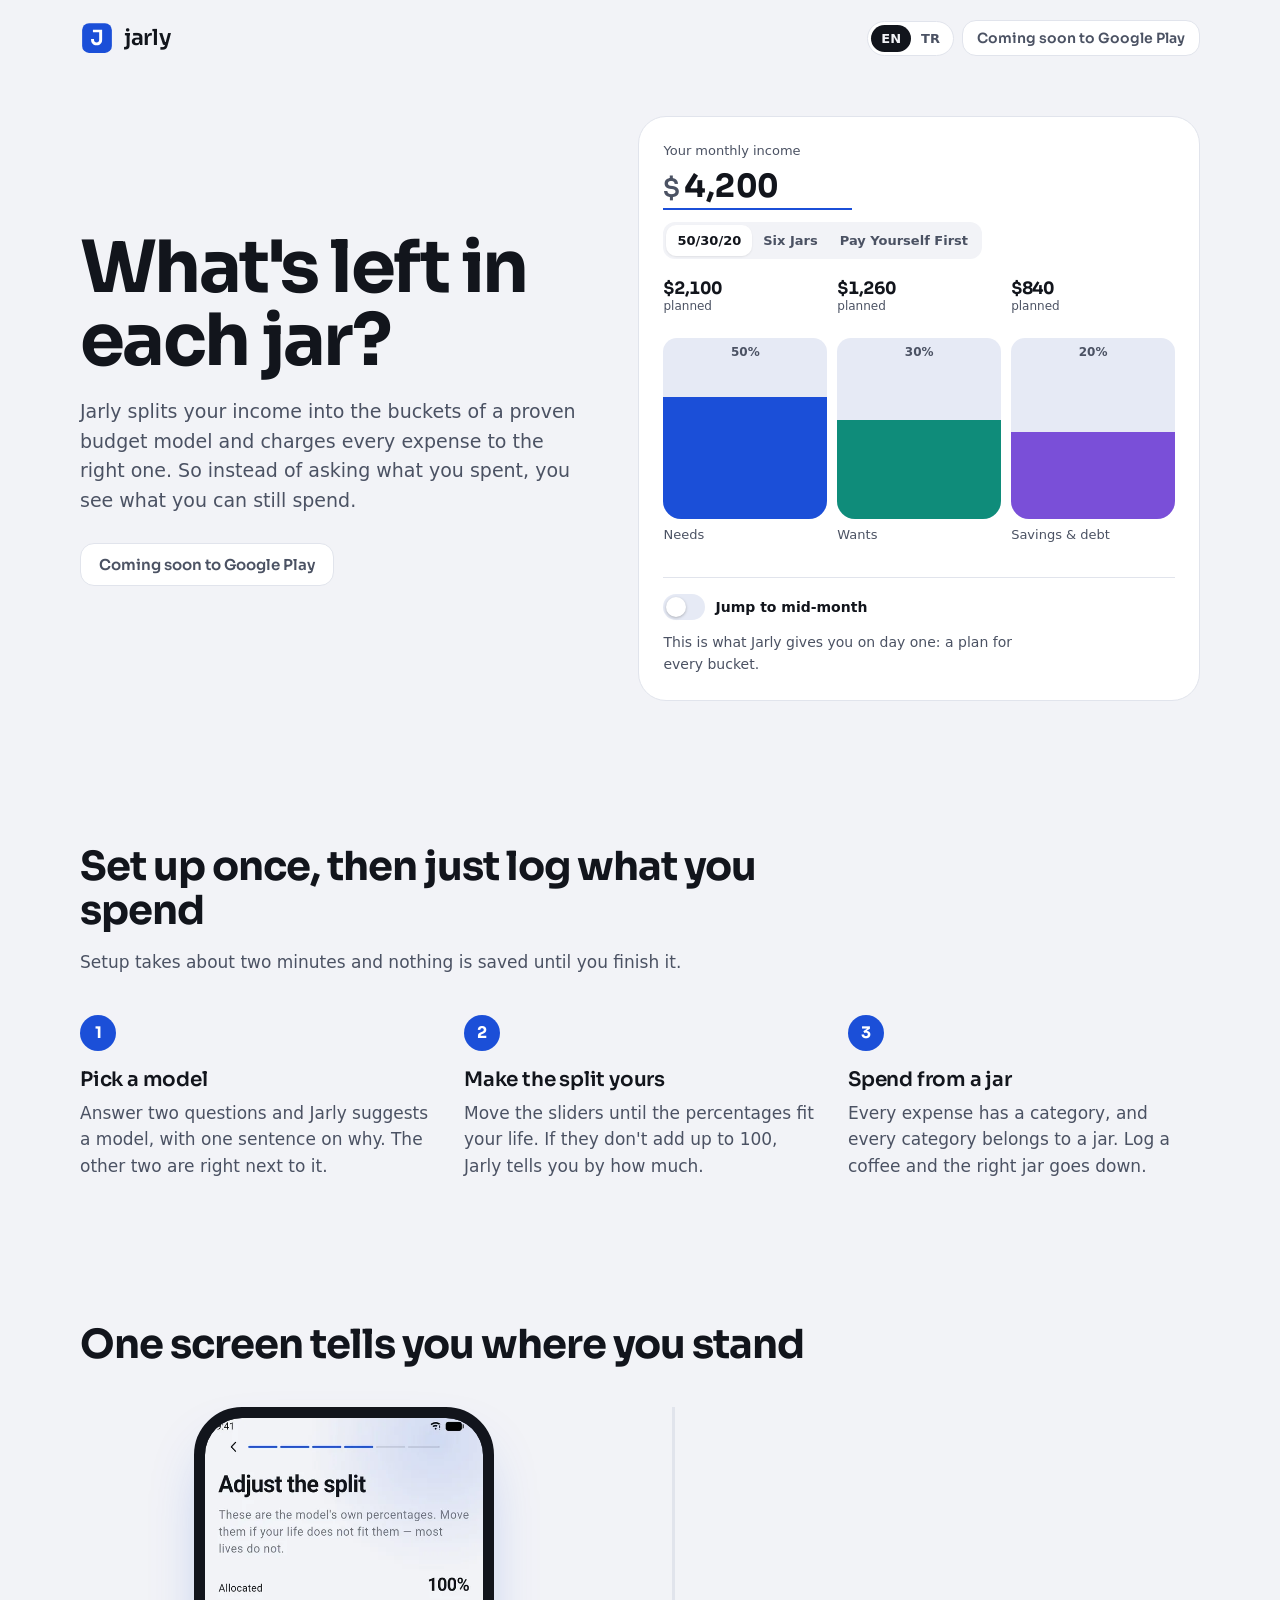
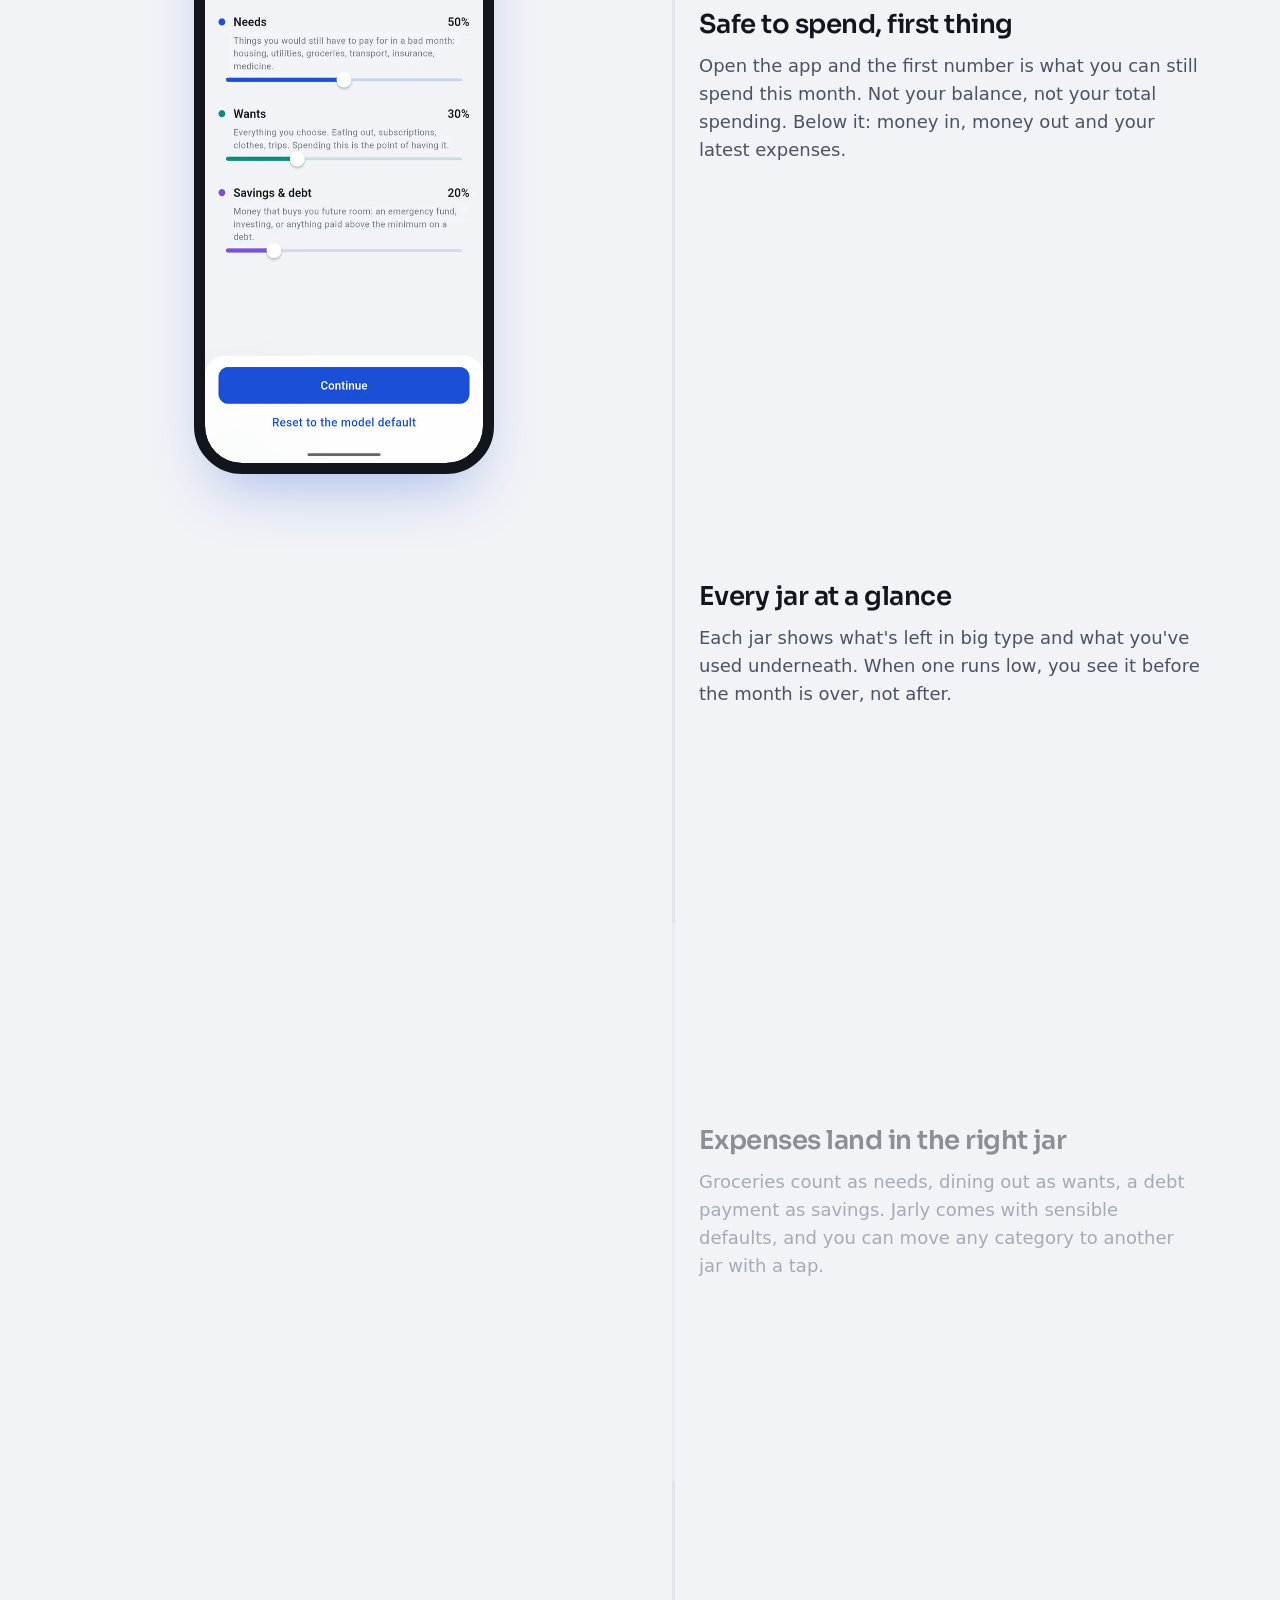
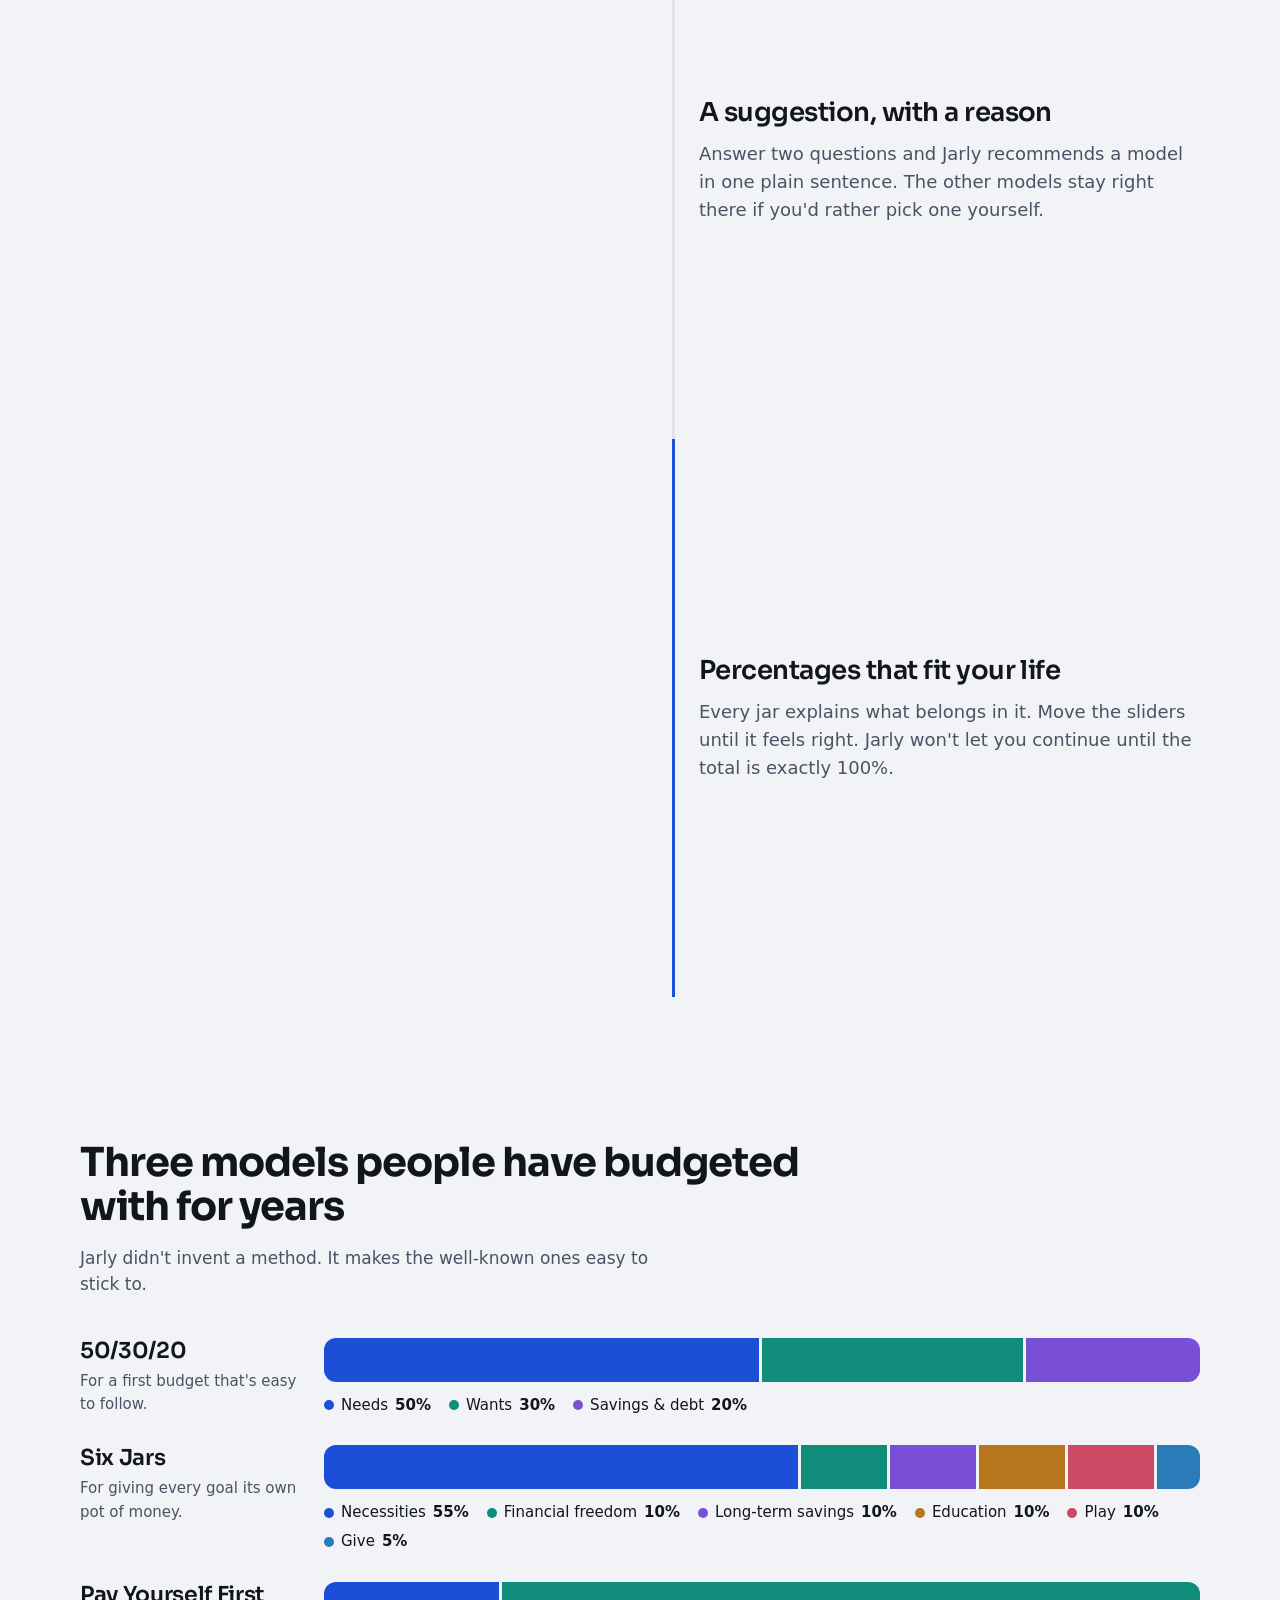
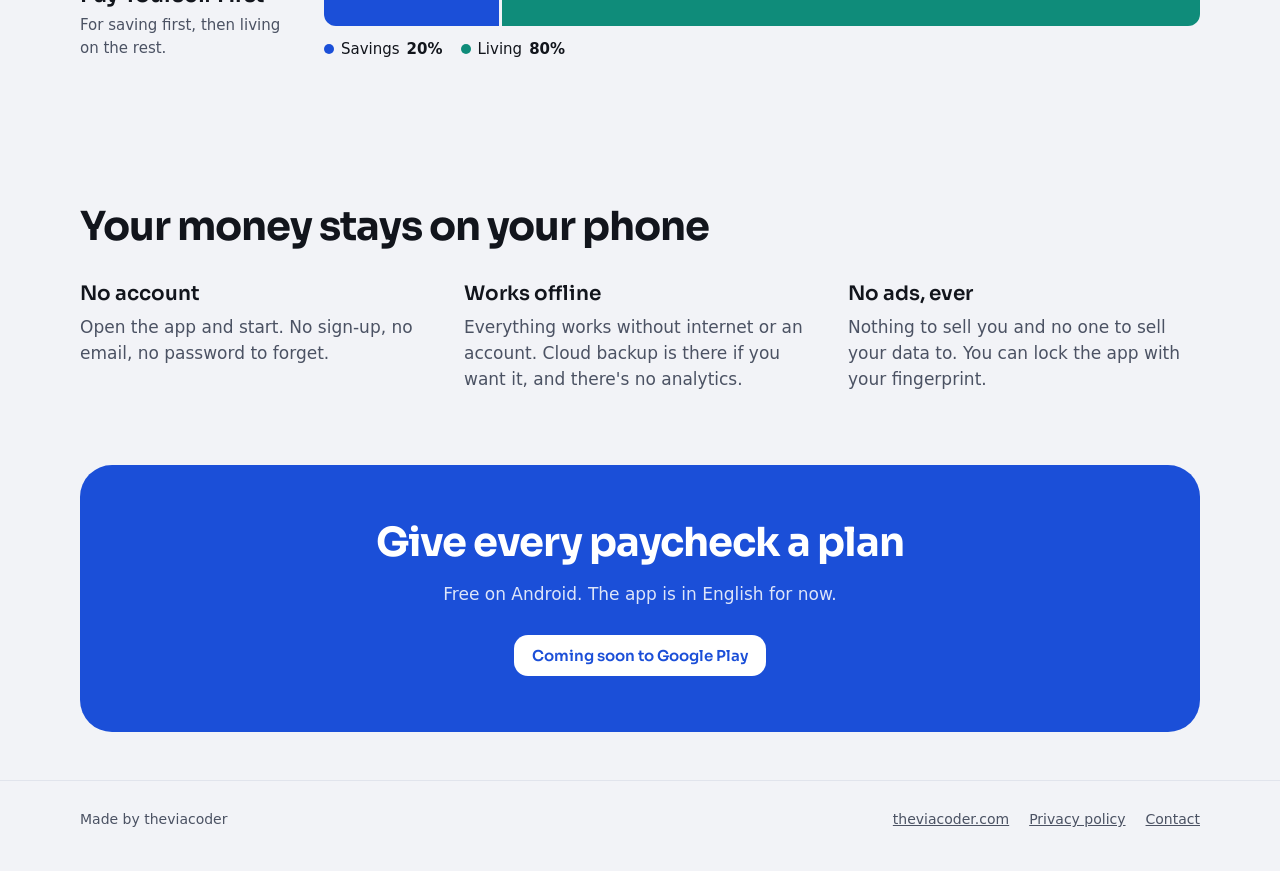
==== commit d1bf6550: "Jarly page: correct language and backup claims Co-Authored-By: Claude Opus 5.5 <noreply@anthropic.co" ====
--- a/jarly/index.html
+++ b/jarly/index.html
@@ -297,14 +297,14 @@
       <h2 data-i18n="promise.title">Your money stays on your phone</h2>
       <div class="promise">
         <div><h3 data-i18n="p1.t">No account</h3><p data-i18n="p1.p">Open the app and start. No sign-up, no email, no password to forget.</p></div>
-        <div><h3 data-i18n="p2.t">Works offline</h3><p data-i18n="p2.p">There is no server. Your budget never leaves the device, and there's no analytics.</p></div>
+        <div><h3 data-i18n="p2.t">Works offline</h3><p data-i18n="p2.p">Everything works without internet or an account. Cloud backup is there if you want it, and there's no analytics.</p></div>
         <div><h3 data-i18n="p3.t">No ads, ever</h3><p data-i18n="p3.p">Nothing to sell you and no one to sell your data to. You can lock the app with your fingerprint.</p></div>
       </div>
     </section>
 
     <div class="end">
       <h2 data-i18n="end.title">Give every paycheck a plan</h2>
-      <p data-i18n="end.p">Free on Android, in English, Turkish, Spanish and German.</p>
+      <p data-i18n="end.p">Free on Android. The app is in English for now.</p>
       <a class="play" data-play href="#"></a>
     </div>
   </main>
@@ -369,10 +369,10 @@
   "models.sub": "Jarly yeni bir yöntem icat etmedi. Bilinenlere sadık kalmayı kolaylaştırıyor.",
   "promise.title": "Paran telefonunda kalır",
   "p1.t": "Hesap yok", "p1.p": "Uygulamayı aç ve başla. Kayıt yok, e-posta yok, unutulacak şifre yok.",
-  "p2.t": "Çevrimdışı çalışır", "p2.p": "Sunucu yok. Bütçen cihazdan hiç çıkmaz, analitik de yok.",
+  "p2.t": "Çevrimdışı çalışır", "p2.p": "Her şey internetsiz ve hesapsız çalışır. İstersen bulut yedeği var; analitik yok.",
   "p3.t": "Reklam yok, hiçbir zaman", "p3.p": "Sana satacak bir şey ya da verini satacak biri yok. Uygulamayı parmak izinle kilitleyebilirsin.",
   "end.title": "Her maaşa bir plan ver",
-  "end.p": "Android'de ücretsiz; Türkçe, İngilizce, İspanyolca ve Almanca.",
+  "end.p": "Android'de ücretsiz. Uygulama şimdilik İngilizce.",
   "foot.by": "theviacoder yapımı",
   "foot.privacy": "Gizlilik politikası",
   "foot.contact": "İletişim",
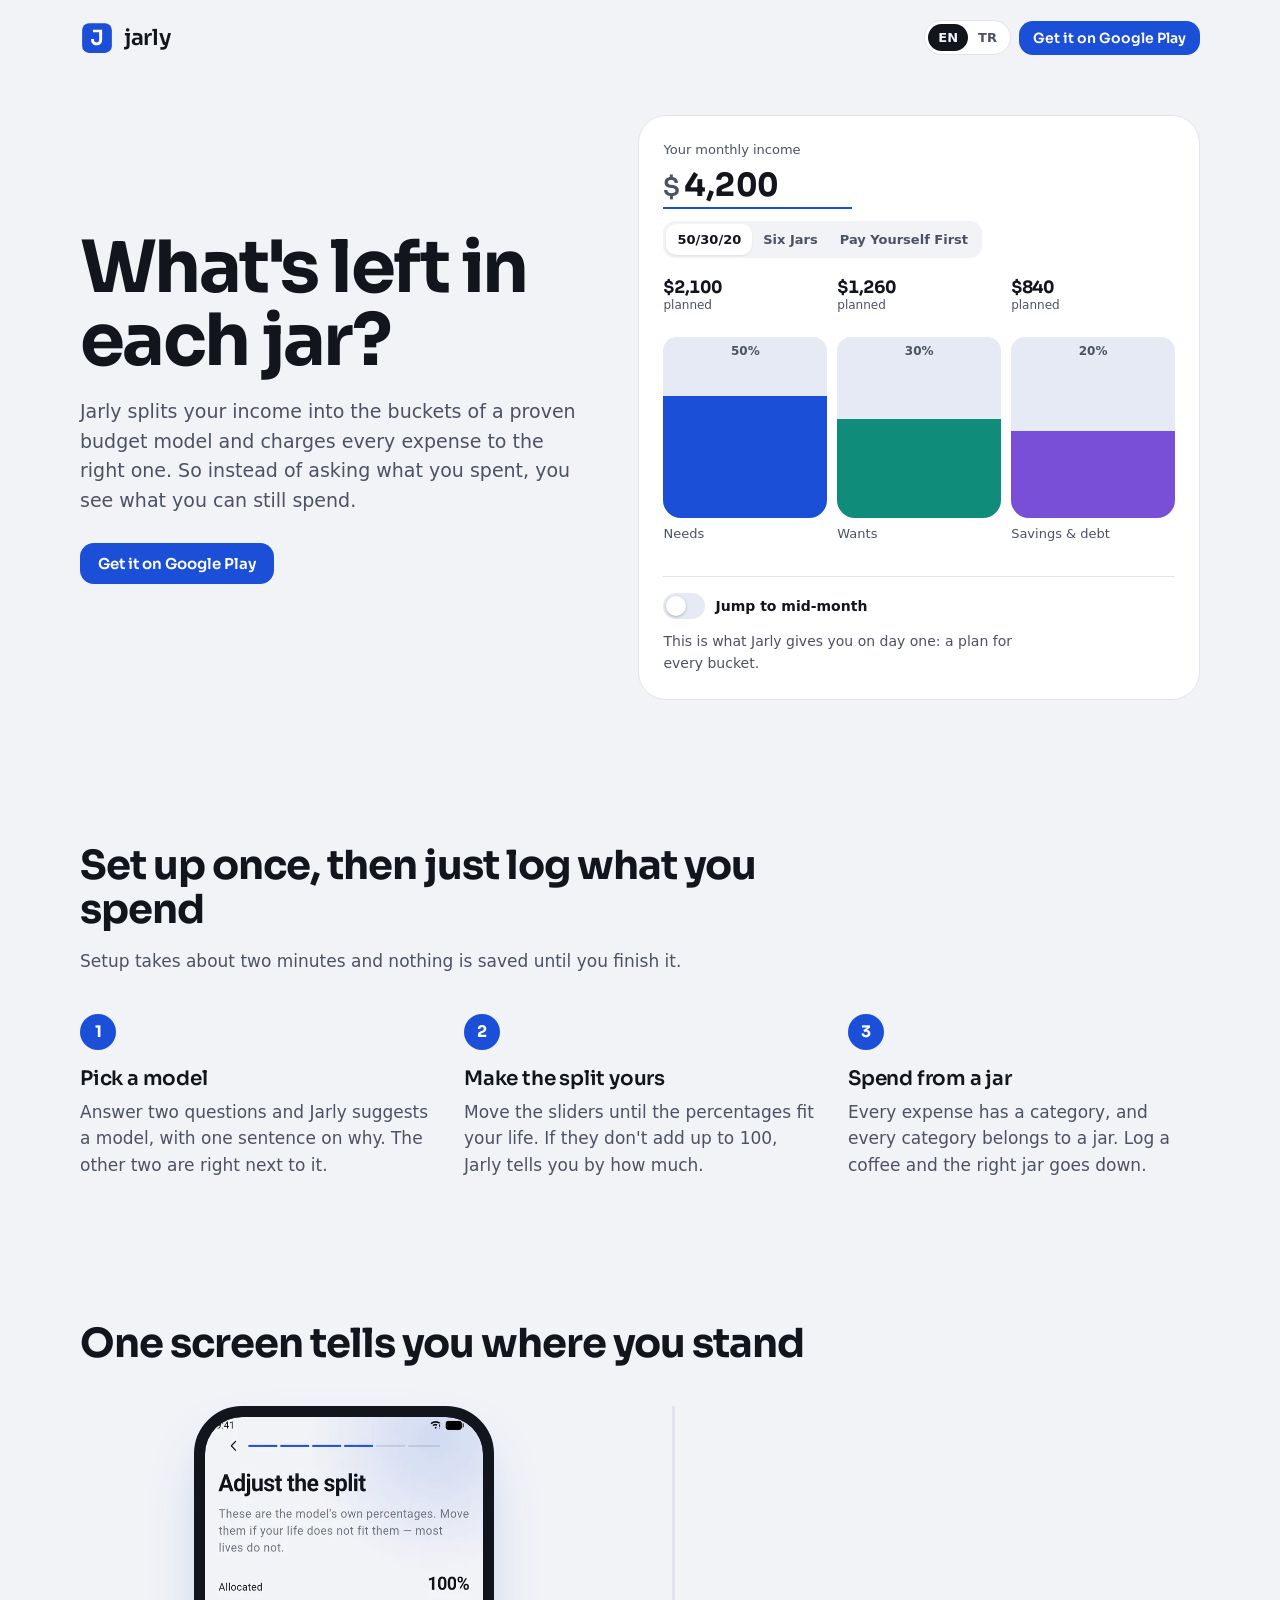
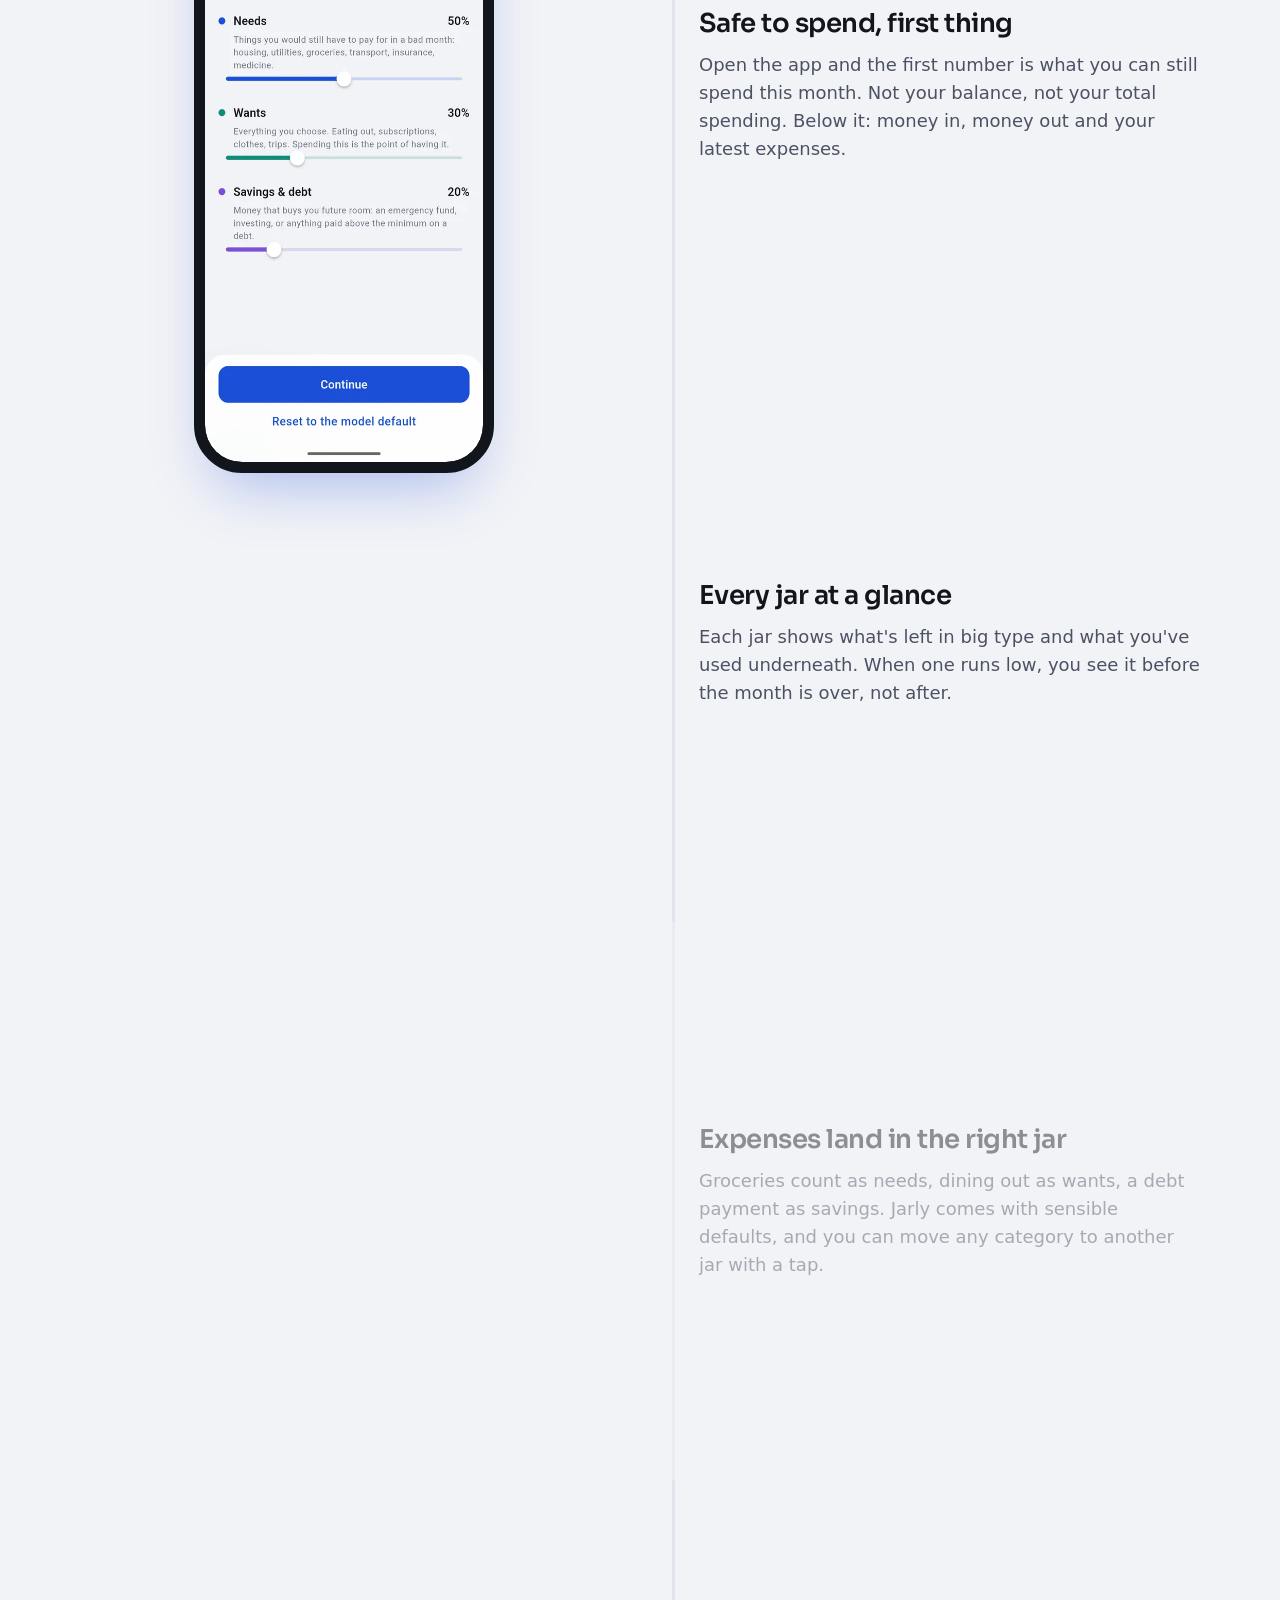
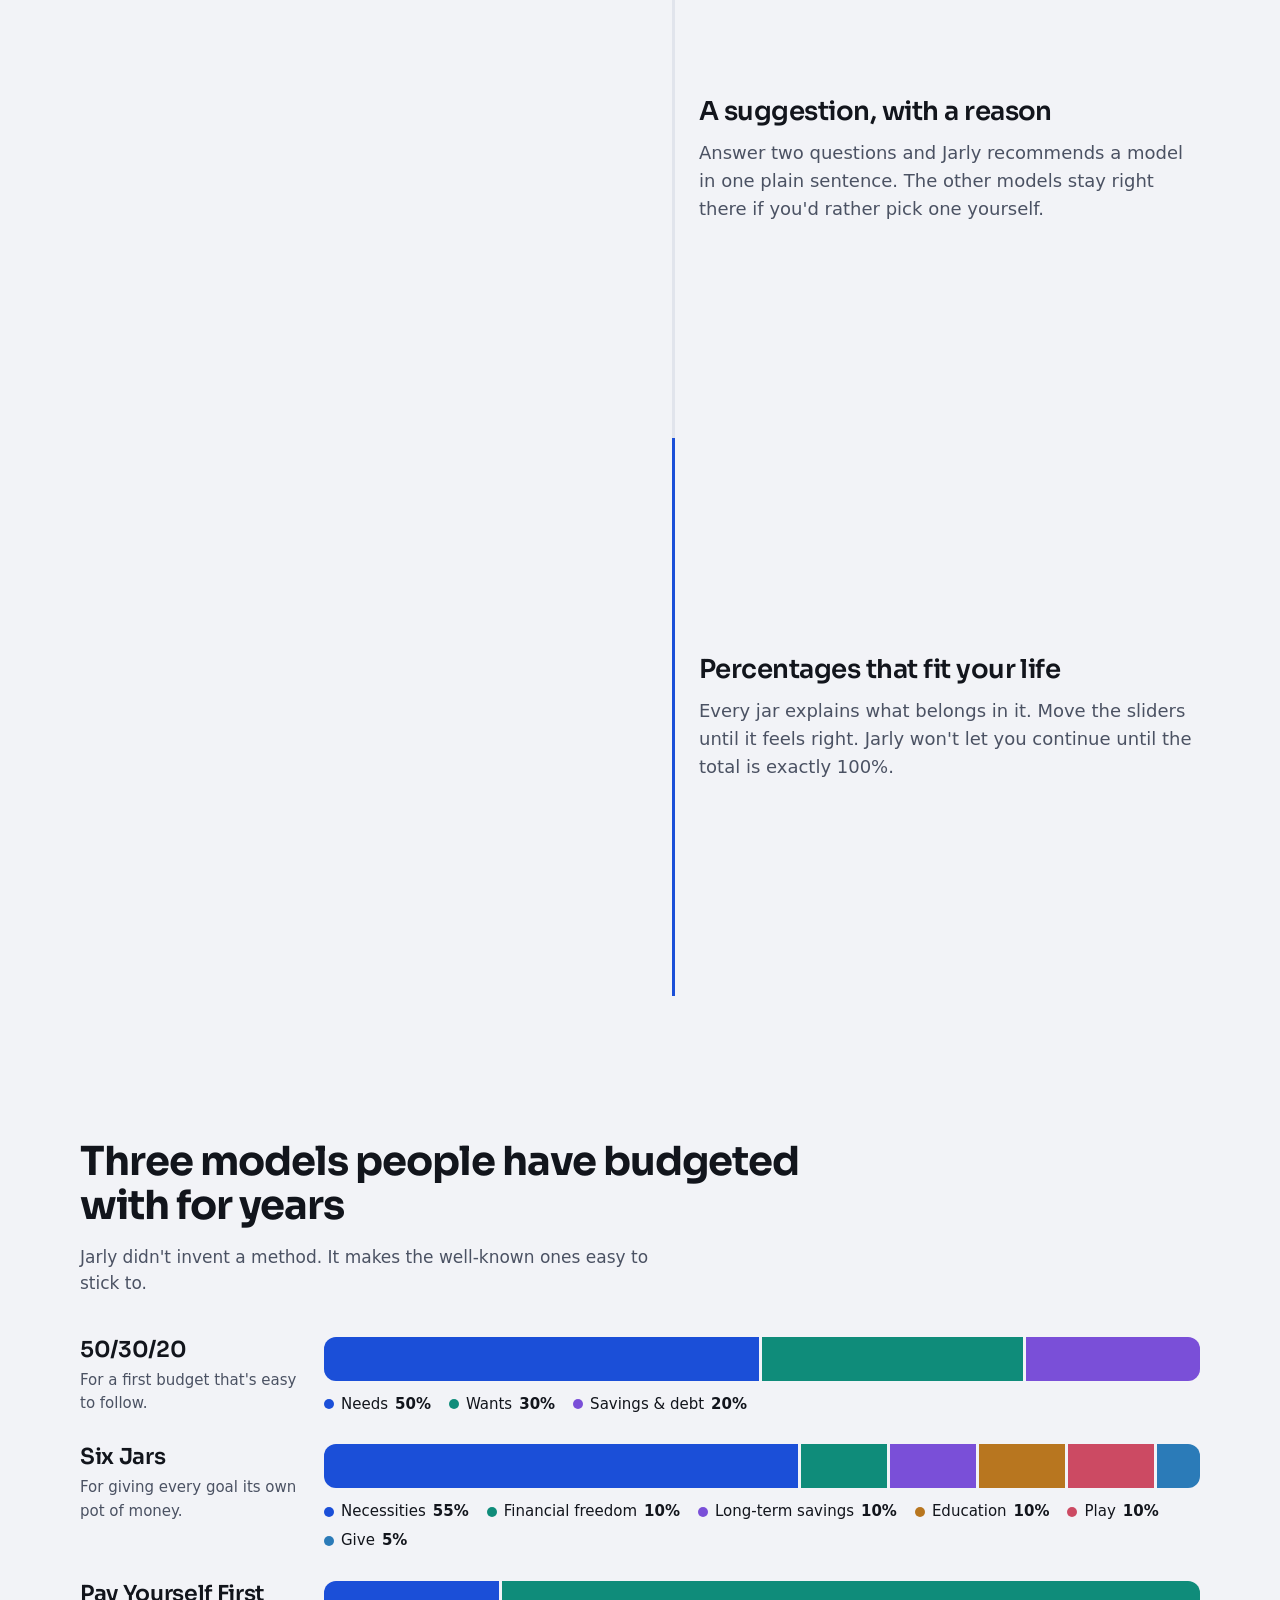
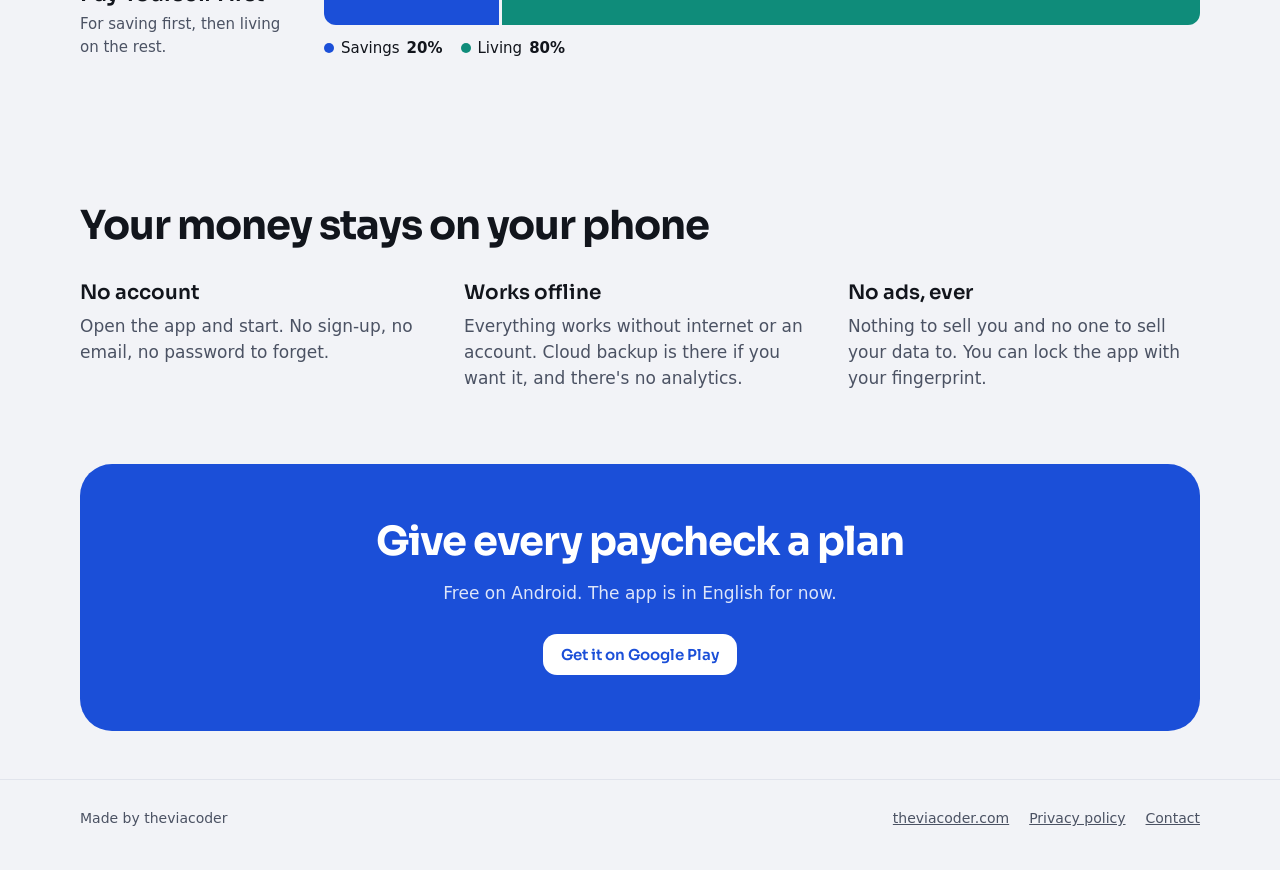
==== commit 4e99d58e: "Jarly is live on Google Play: store links and badge Co-Authored-By: Claude Opus 5.5 <noreply@anthrop" ====
--- a/jarly/index.html
+++ b/jarly/index.html
@@ -323,7 +323,7 @@
 
 <script>
 // Flip to true once Jarly is live on Google Play.
-const LIVE = false;
+const LIVE = true;
 const PLAY_URL = "https://play.google.com/store/apps/details?id=com.theviacoder.jarly";
 
 const MODELS = [
